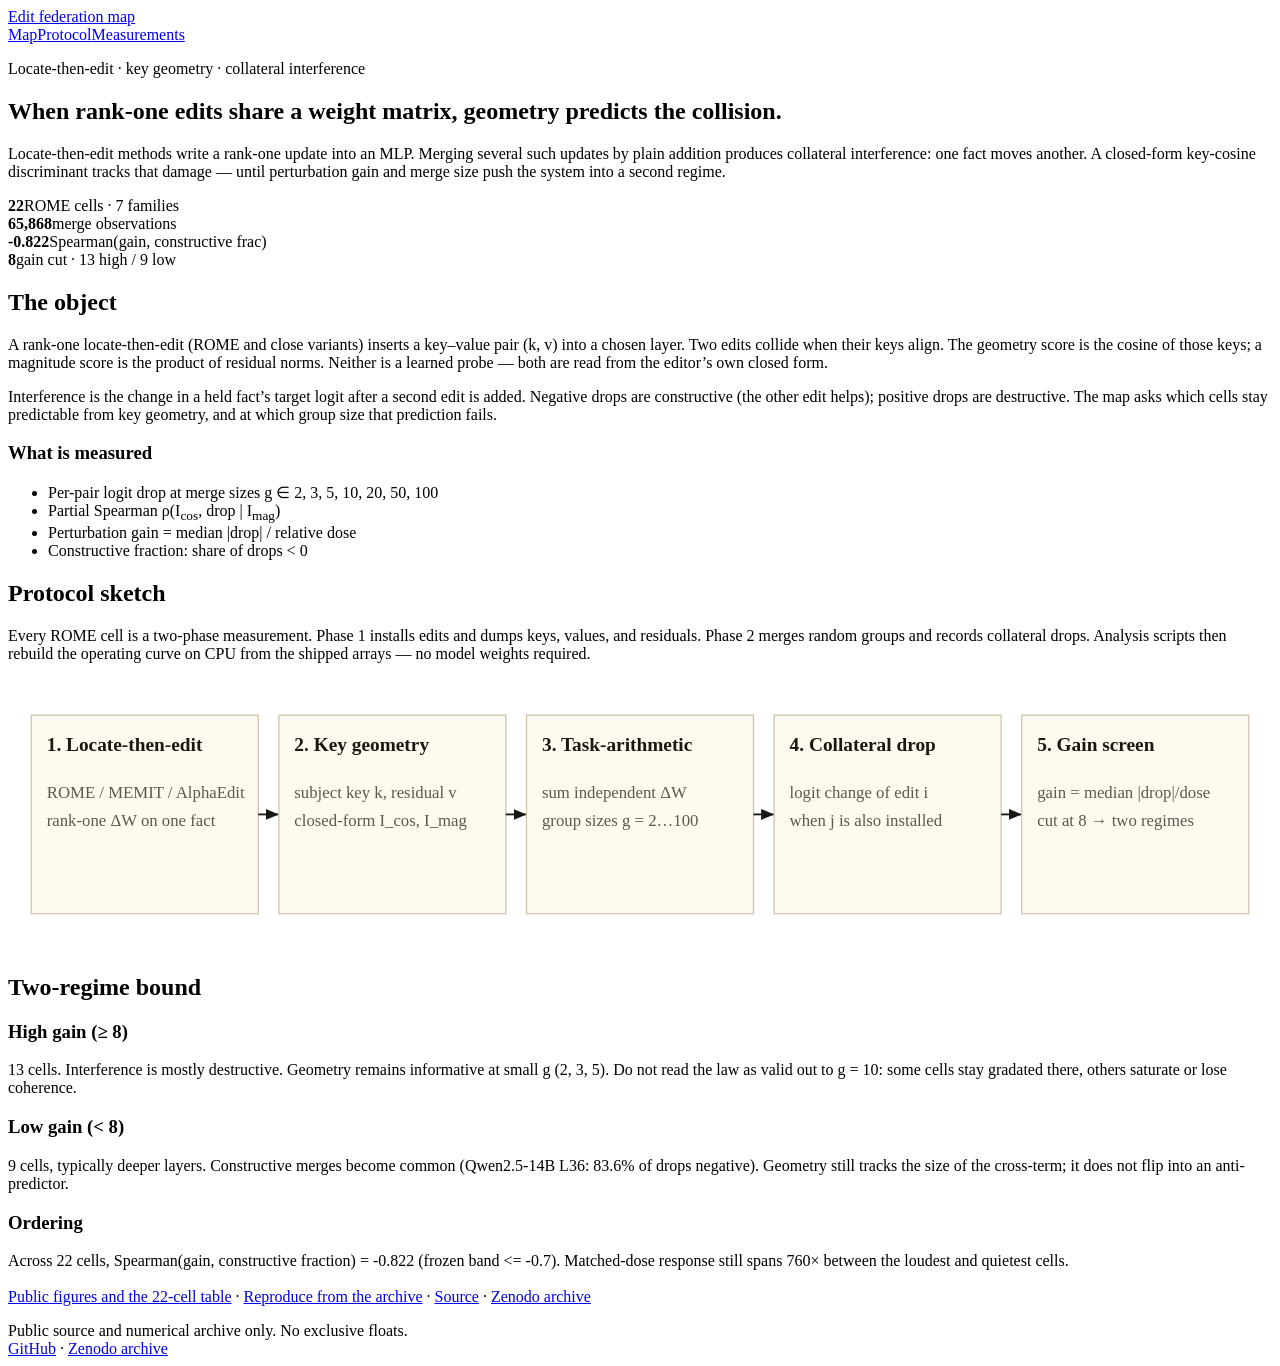
==== index.html @ 45bf205f "Publish static map site" ====
<!DOCTYPE html><!--eYs5e0LgVYhXQGWzrvRI1--><html lang="en" class="__variable_bd2f5c __variable_627c31 __variable_15ef0c"><head><meta charSet="utf-8"/><meta name="viewport" content="width=device-width, initial-scale=1"/><link rel="preload" href="/edit-federation-map/_next/static/media/40cb693c198488f2-s.p.woff2" as="font" crossorigin="" type="font/woff2"/><link rel="preload" href="/edit-federation-map/_next/static/media/488986be7cfa3209-s.p.woff2" as="font" crossorigin="" type="font/woff2"/><link rel="preload" href="/edit-federation-map/_next/static/media/580e937fa63cc299-s.p.woff2" as="font" crossorigin="" type="font/woff2"/><link rel="preload" href="/edit-federation-map/_next/static/media/731ebdadd749837e-s.p.woff2" as="font" crossorigin="" type="font/woff2"/><link rel="preload" href="/edit-federation-map/_next/static/media/827817a6583e8e63-s.p.woff2" as="font" crossorigin="" type="font/woff2"/><link rel="preload" href="/edit-federation-map/_next/static/media/8b504b98baaf3d47-s.p.woff2" as="font" crossorigin="" type="font/woff2"/><link rel="preload" href="/edit-federation-map/_next/static/media/f09b3574036d3642-s.p.woff2" as="font" crossorigin="" type="font/woff2"/><link rel="stylesheet" href="/edit-federation-map/_next/static/css/eb21813c5847234f.css" data-precedence="next"/><link rel="preload" as="script" fetchPriority="low" href="/edit-federation-map/_next/static/chunks/webpack-72a20cd9924fa9db.js"/><script src="/edit-federation-map/_next/static/chunks/4bd1b696-c023c6e3521b1417.js" async=""></script><script src="/edit-federation-map/_next/static/chunks/255-70b7a7626c92dff1.js" async=""></script><script src="/edit-federation-map/_next/static/chunks/main-app-aa75446590a1a5b9.js" async=""></script><script src="/edit-federation-map/_next/static/chunks/619-ba102abea3e3d0e4.js" async=""></script><script src="/edit-federation-map/_next/static/chunks/app/page-2c6b22d33afb3ee0.js" async=""></script><meta name="next-size-adjust" content=""/><title>Edit federation map</title><meta name="description" content="Public measurements of key-geometry and collateral interference when rank-one locate-then-edit updates are merged by task arithmetic."/><link rel="canonical" href="https://peterponyu.github.io/edit-federation-map/"/><meta property="og:title" content="Edit federation map"/><meta property="og:description" content="A gain-screened two-regime map of rank-one edit interference. Source and numerical archive are public."/><meta property="og:url" content="https://peterponyu.github.io/edit-federation-map/"/><meta name="twitter:card" content="summary"/><meta name="twitter:title" content="Edit federation map"/><meta name="twitter:description" content="A gain-screened two-regime map of rank-one edit interference. Source and numerical archive are public."/><script src="/edit-federation-map/_next/static/chunks/polyfills-42372ed130431b0a.js" noModule=""></script></head><body><div hidden=""><!--$--><!--/$--></div><header class="site-header"><div class="wrap row"><a class="brand" href="/edit-federation-map/">Edit federation map</a><nav><a aria-current="page" href="/edit-federation-map/">Map</a><a href="/edit-federation-map/methods/">Protocol</a><a href="/edit-federation-map/measurements/">Measurements</a></nav></div></header><main class="wrap"><section class="hero"><p class="kicker">Locate-then-edit · key geometry · collateral interference</p><h1>When rank-one edits share a weight matrix, geometry predicts the collision.</h1><p class="lede">Locate-then-edit methods write a rank-one update into an MLP. Merging several such updates by plain addition produces collateral interference: one fact moves another. A closed-form key-cosine discriminant tracks that damage — until perturbation gain and merge size push the system into a second regime.</p><div class="stats"><div class="stat"><b>22</b><span>ROME cells · 7 families</span></div><div class="stat"><b>65,868</b><span>merge observations</span></div><div class="stat"><b>-0.822</b><span>Spearman(gain, constructive frac)</span></div><div class="stat"><b>8</b><span>gain cut · <!-- -->13<!-- --> high / <!-- -->9<!-- --> low</span></div></div></section><section class="section"><h2>The object</h2><div class="grid-2"><div class="prose"><p>A rank-one locate-then-edit (ROME and close variants) inserts a key–value pair <span class="mono">(k, v)</span> into a chosen layer. Two edits collide when their keys align. The geometry score is the cosine of those keys; a magnitude score is the product of residual norms. Neither is a learned probe — both are read from the editor’s own closed form.</p><p>Interference is the change in a held fact’s target logit after a second edit is added. Negative drops are constructive (the other edit helps); positive drops are destructive. The map asks which cells stay predictable from key geometry, and at which group size that prediction fails.</p></div><div class="card"><h3>What is measured</h3><ul><li>Per-pair logit drop at merge sizes g ∈ <!-- -->2, 3, 5, 10, 20, 50, 100</li><li>Partial Spearman ρ(I<sub>cos</sub>, drop | I<sub>mag</sub>)</li><li>Perturbation gain = median |drop| / relative dose</li><li>Constructive fraction: share of drops &lt; 0</li></ul></div></div></section><section class="section"><h2>Protocol sketch</h2><p class="prose">Every ROME cell is a two-phase measurement. Phase 1 installs edits and dumps keys, values, and residuals. Phase 2 merges random groups and records collateral drops. Analysis scripts then rebuild the operating curve on CPU from the shipped arrays — no model weights required.</p><div class="sketch" role="img" aria-label="Five-step measurement protocol from rank-one edits to a gain-screened operating map"><svg viewBox="0 0 980 210" xmlns="http://www.w3.org/2000/svg"><defs><marker id="arrowhead" viewBox="0 0 10 10" refX="9" refY="5" markerWidth="8" markerHeight="8" orient="auto-start-reverse"><path d="M 0 1.2 L 9 5 L 0 8.8 z" fill="#1b1713"></path></marker></defs><g><rect x="18" y="28" width="176" height="154" fill="#fffaf0" stroke="#cfc4ae"></rect><text x="30" y="56" font-family="Source Serif 4, serif" font-size="15" font-weight="600" fill="#1b1713">1. Locate-then-edit</text><text x="30" y="92" font-family="Source Sans 3, sans-serif" font-size="13" fill="#5e574c">ROME / MEMIT / AlphaEdit</text><text x="30" y="114" font-family="Source Sans 3, sans-serif" font-size="13" fill="#5e574c">rank-one ΔW on one fact</text><line x1="194" y1="105" x2="210" y2="105" stroke="#1b1713" stroke-width="1.4" marker-end="url(#arrowhead)"></line></g><g><rect x="210" y="28" width="176" height="154" fill="#fffaf0" stroke="#cfc4ae"></rect><text x="222" y="56" font-family="Source Serif 4, serif" font-size="15" font-weight="600" fill="#1b1713">2. Key geometry</text><text x="222" y="92" font-family="Source Sans 3, sans-serif" font-size="13" fill="#5e574c">subject key k, residual v</text><text x="222" y="114" font-family="Source Sans 3, sans-serif" font-size="13" fill="#5e574c">closed-form I_cos, I_mag</text><line x1="386" y1="105" x2="402" y2="105" stroke="#1b1713" stroke-width="1.4" marker-end="url(#arrowhead)"></line></g><g><rect x="402" y="28" width="176" height="154" fill="#fffaf0" stroke="#cfc4ae"></rect><text x="414" y="56" font-family="Source Serif 4, serif" font-size="15" font-weight="600" fill="#1b1713">3. Task-arithmetic</text><text x="414" y="92" font-family="Source Sans 3, sans-serif" font-size="13" fill="#5e574c">sum independent ΔW</text><text x="414" y="114" font-family="Source Sans 3, sans-serif" font-size="13" fill="#5e574c">group sizes g = 2…100</text><line x1="578" y1="105" x2="594" y2="105" stroke="#1b1713" stroke-width="1.4" marker-end="url(#arrowhead)"></line></g><g><rect x="594" y="28" width="176" height="154" fill="#fffaf0" stroke="#cfc4ae"></rect><text x="606" y="56" font-family="Source Serif 4, serif" font-size="15" font-weight="600" fill="#1b1713">4. Collateral drop</text><text x="606" y="92" font-family="Source Sans 3, sans-serif" font-size="13" fill="#5e574c">logit change of edit i</text><text x="606" y="114" font-family="Source Sans 3, sans-serif" font-size="13" fill="#5e574c">when j is also installed</text><line x1="770" y1="105" x2="786" y2="105" stroke="#1b1713" stroke-width="1.4" marker-end="url(#arrowhead)"></line></g><g><rect x="786" y="28" width="176" height="154" fill="#fffaf0" stroke="#cfc4ae"></rect><text x="798" y="56" font-family="Source Serif 4, serif" font-size="15" font-weight="600" fill="#1b1713">5. Gain screen</text><text x="798" y="92" font-family="Source Sans 3, sans-serif" font-size="13" fill="#5e574c">gain = median |drop|/dose</text><text x="798" y="114" font-family="Source Sans 3, sans-serif" font-size="13" fill="#5e574c">cut at 8 → two regimes</text></g></svg></div></section><section class="section"><h2>Two-regime bound</h2><div class="grid-3"><div class="card"><h3>High gain (≥ 8)</h3><p>13<!-- --> cells. Interference is mostly destructive. Geometry remains informative at small g (2, 3, 5). Do not read the law as valid out to g = 10: some cells stay gradated there, others saturate or lose coherence.</p></div><div class="card"><h3>Low gain (&lt; 8)</h3><p>9<!-- --> cells, typically deeper layers. Constructive merges become common (Qwen2.5-14B L36: 83.6% of drops negative). Geometry still tracks the size of the cross-term; it does not flip into an anti-predictor.</p></div><div class="card"><h3>Ordering</h3><p>Across <!-- -->22<!-- --> cells, Spearman(gain, constructive fraction) = <!-- -->-0.822<!-- --> (frozen band <!-- -->&lt;= -0.7<!-- -->). Matched-dose response still spans <!-- -->760<!-- -->× between the loudest and quietest cells.</p></div></div><p style="margin-top:1.1rem"><a href="/edit-federation-map/measurements/">Public figures and the 22-cell table</a> · <a href="/edit-federation-map/methods/">Reproduce from the archive</a> · <a href="https://github.com/PeterPonyu/edit-federation-map">Source</a> · <a href="https://doi.org/10.5281/zenodo.21405273">Zenodo archive</a></p></section></main><footer class="site-footer"><div class="wrap row"><div>Public source and numerical archive only. No exclusive floats.</div><div><a href="https://github.com/PeterPonyu/edit-federation-map">GitHub</a> · <a href="https://doi.org/10.5281/zenodo.21405273">Zenodo archive</a></div></div></footer><!--$--><!--/$--><script type="application/ld+json">{"@context":"https://schema.org","@type":"Dataset","name":"Edit federation map","url":"https://peterponyu.github.io/edit-federation-map/","identifier":"https://doi.org/10.5281/zenodo.21405273","codeRepository":"https://github.com/PeterPonyu/edit-federation-map","license":["https://opensource.org/licenses/MIT","https://creativecommons.org/licenses/by/4.0/"]}</script><script src="/edit-federation-map/_next/static/chunks/webpack-72a20cd9924fa9db.js" id="_R_" async=""></script><script>(self.__next_f=self.__next_f||[]).push([0])</script><script>self.__next_f.push([1,"1:\"$Sreact.fragment\"\n2:I[9766,[],\"\"]\n3:I[8924,[],\"\"]\n4:I[2619,[\"619\",\"static/chunks/619-ba102abea3e3d0e4.js\",\"974\",\"static/chunks/app/page-2c6b22d33afb3ee0.js\"],\"\"]\nc:I[7150,[],\"\"]\n:HL[\"/edit-federation-map/_next/static/media/40cb693c198488f2-s.p.woff2\",\"font\",{\"crossOrigin\":\"\",\"type\":\"font/woff2\"}]\n:HL[\"/edit-federation-map/_next/static/media/488986be7cfa3209-s.p.woff2\",\"font\",{\"crossOrigin\":\"\",\"type\":\"font/woff2\"}]\n:HL[\"/edit-federation-map/_next/static/media/580e937fa63cc299-s.p.woff2\",\"font\",{\"crossOrigin\":\"\",\"type\":\"font/woff2\"}]\n:HL[\"/edit-federation-map/_next/static/media/731ebdadd749837e-s.p.woff2\",\"font\",{\"crossOrigin\":\"\",\"type\":\"font/woff2\"}]\n:HL[\"/edit-federation-map/_next/static/media/827817a6583e8e63-s.p.woff2\",\"font\",{\"crossOrigin\":\"\",\"type\":\"font/woff2\"}]\n:HL[\"/edit-federation-map/_next/static/media/8b504b98baaf3d47-s.p.woff2\",\"font\",{\"crossOrigin\":\"\",\"type\":\"font/woff2\"}]\n:HL[\"/edit-federation-map/_next/static/media/f09b3574036d3642-s.p.woff2\",\"font\",{\"crossOrigin\":\"\",\"type\":\"font/woff2\"}]\n:HL[\"/edit-federation-map/_next/static/css/eb21813c5847234f.css\",\"style\"]\n"])</script><script>self.__next_f.push([1,"0:{\"P\":null,\"b\":\"eYs5e0LgVYhXQGWzrvRI1\",\"p\":\"/edit-federation-map\",\"c\":[\"\",\"\"],\"i\":false,\"f\":[[[\"\",{\"children\":[\"__PAGE__\",{}]},\"$undefined\",\"$undefined\",true],[\"\",[\"$\",\"$1\",\"c\",{\"children\":[[[\"$\",\"link\",\"0\",{\"rel\":\"stylesheet\",\"href\":\"/edit-federation-map/_next/static/css/eb21813c5847234f.css\",\"precedence\":\"next\",\"crossOrigin\":\"$undefined\",\"nonce\":\"$undefined\"}]],[\"$\",\"html\",null,{\"lang\":\"en\",\"className\":\"__variable_bd2f5c __variable_627c31 __variable_15ef0c\",\"children\":[\"$\",\"body\",null,{\"children\":[[\"$\",\"$L2\",null,{\"parallelRouterKey\":\"children\",\"error\":\"$undefined\",\"errorStyles\":\"$undefined\",\"errorScripts\":\"$undefined\",\"template\":[\"$\",\"$L3\",null,{}],\"templateStyles\":\"$undefined\",\"templateScripts\":\"$undefined\",\"notFound\":[[[\"$\",\"title\",null,{\"children\":\"404: This page could not be found.\"}],[\"$\",\"div\",null,{\"style\":{\"fontFamily\":\"system-ui,\\\"Segoe UI\\\",Roboto,Helvetica,Arial,sans-serif,\\\"Apple Color Emoji\\\",\\\"Segoe UI Emoji\\\"\",\"height\":\"100vh\",\"textAlign\":\"center\",\"display\":\"flex\",\"flexDirection\":\"column\",\"alignItems\":\"center\",\"justifyContent\":\"center\"},\"children\":[\"$\",\"div\",null,{\"children\":[[\"$\",\"style\",null,{\"dangerouslySetInnerHTML\":{\"__html\":\"body{color:#000;background:#fff;margin:0}.next-error-h1{border-right:1px solid rgba(0,0,0,.3)}@media (prefers-color-scheme:dark){body{color:#fff;background:#000}.next-error-h1{border-right:1px solid rgba(255,255,255,.3)}}\"}}],[\"$\",\"h1\",null,{\"className\":\"next-error-h1\",\"style\":{\"display\":\"inline-block\",\"margin\":\"0 20px 0 0\",\"padding\":\"0 23px 0 0\",\"fontSize\":24,\"fontWeight\":500,\"verticalAlign\":\"top\",\"lineHeight\":\"49px\"},\"children\":404}],[\"$\",\"div\",null,{\"style\":{\"display\":\"inline-block\"},\"children\":[\"$\",\"h2\",null,{\"style\":{\"fontSize\":14,\"fontWeight\":400,\"lineHeight\":\"49px\",\"margin\":0},\"children\":\"This page could not be found.\"}]}]]}]}]],[]],\"forbidden\":\"$undefined\",\"unauthorized\":\"$undefined\"}],[\"$\",\"script\",null,{\"type\":\"application/ld+json\",\"dangerouslySetInnerHTML\":{\"__html\":\"{\\\"@context\\\":\\\"https://schema.org\\\",\\\"@type\\\":\\\"Dataset\\\",\\\"name\\\":\\\"Edit federation map\\\",\\\"url\\\":\\\"https://peterponyu.github.io/edit-federation-map/\\\",\\\"identifier\\\":\\\"https://doi.org/10.5281/zenodo.21405273\\\",\\\"codeRepository\\\":\\\"https://github.com/PeterPonyu/edit-federation-map\\\",\\\"license\\\":[\\\"https://opensource.org/licenses/MIT\\\",\\\"https://creativecommons.org/licenses/by/4.0/\\\"]}\"}}]]}]}]]}],{\"children\":[\"__PAGE__\",[\"$\",\"$1\",\"c\",{\"children\":[[[\"$\",\"header\",null,{\"className\":\"site-header\",\"children\":[\"$\",\"div\",null,{\"className\":\"wrap row\",\"children\":[[\"$\",\"$L4\",null,{\"className\":\"brand\",\"href\":\"/\",\"children\":\"Edit federation map\"}],[\"$\",\"nav\",null,{\"children\":[[\"$\",\"$L4\",\"/\",{\"href\":\"/\",\"aria-current\":\"page\",\"children\":\"Map\"}],[\"$\",\"$L4\",\"/methods/\",{\"href\":\"/methods/\",\"aria-current\":\"$undefined\",\"children\":\"Protocol\"}],[\"$\",\"$L4\",\"/measurements/\",{\"href\":\"/measurements/\",\"aria-current\":\"$undefined\",\"children\":\"Measurements\"}]]}]]}]}],[\"$\",\"main\",null,{\"className\":\"wrap\",\"children\":[[\"$\",\"section\",null,{\"className\":\"hero\",\"children\":[[\"$\",\"p\",null,{\"className\":\"kicker\",\"children\":\"Locate-then-edit · key geometry · collateral interference\"}],[\"$\",\"h1\",null,{\"children\":\"When rank-one edits share a weight matrix, geometry predicts the collision.\"}],[\"$\",\"p\",null,{\"className\":\"lede\",\"children\":\"Locate-then-edit methods write a rank-one update into an MLP. Merging several such updates by plain addition produces collateral interference: one fact moves another. A closed-form key-cosine discriminant tracks that damage — until perturbation gain and merge size push the system into a second regime.\"}],[\"$\",\"div\",null,{\"className\":\"stats\",\"children\":[[\"$\",\"div\",null,{\"className\":\"stat\",\"children\":[[\"$\",\"b\",null,{\"children\":22}],[\"$\",\"span\",null,{\"children\":\"ROME cells · 7 families\"}]]}],[\"$\",\"div\",null,{\"className\":\"stat\",\"children\":[[\"$\",\"b\",null,{\"children\":\"65,868\"}],[\"$\",\"span\",null,{\"children\":\"merge observations\"}]]}],[\"$\",\"div\",null,{\"className\":\"stat\",\"children\":[[\"$\",\"b\",null,{\"children\":\"-0.822\"}],[\"$\",\"span\",null,{\"children\":\"Spearman(gain, constructive frac)\"}]]}],[\"$\",\"div\",null,{\"className\":\"stat\",\"children\":[[\"$\",\"b\",null,{\"children\":8}],[\"$\",\"span\",null,{\"children\":[\"gain cut · \",13,\" high / \",9,\" low\"]}]]}]]}]]}],[\"$\",\"section\",null,{\"className\":\"section\",\"children\":[[\"$\",\"h2\",null,{\"children\":\"The object\"}],[\"$\",\"div\",null,{\"className\":\"grid-2\",\"children\":[[\"$\",\"div\",null,{\"className\":\"prose\",\"children\":[[\"$\",\"p\",null,{\"children\":[\"A rank-one locate-then-edit (ROME and close variants) inserts a key–value pair \",[\"$\",\"span\",null,{\"className\":\"mono\",\"children\":\"(k, v)\"}],\" into a chosen layer. Two edits collide when their keys align. The geometry score is the cosine of those keys; a magnitude score is the product of residual norms. Neither is a learned probe — both are read from the editor’s own closed form.\"]}],\"$L5\"]}],\"$L6\"]}]]}],\"$L7\",\"$L8\"]}],\"$L9\"],null,\"$La\"]}],{},null,false]},null,false],\"$Lb\",false]],\"m\":\"$undefined\",\"G\":[\"$c\",[]],\"s\":false,\"S\":true}\n"])</script><script>self.__next_f.push([1,"d:I[4431,[],\"OutletBoundary\"]\nf:I[5278,[],\"AsyncMetadataOutlet\"]\n11:I[4431,[],\"ViewportBoundary\"]\n13:I[4431,[],\"MetadataBoundary\"]\n14:\"$Sreact.suspense\"\n5:[\"$\",\"p\",null,{\"children\":\"Interference is the change in a held fact’s target logit after a second edit is added. Negative drops are constructive (the other edit helps); positive drops are destructive. The map asks which cells stay predictable from key geometry, and at which group size that prediction fails.\"}]\n6:[\"$\",\"div\",null,{\"className\":\"card\",\"children\":[[\"$\",\"h3\",null,{\"children\":\"What is measured\"}],[\"$\",\"ul\",null,{\"children\":[[\"$\",\"li\",null,{\"children\":[\"Per-pair logit drop at merge sizes g ∈ \",\"2, 3, 5, 10, 20, 50, 100\"]}],[\"$\",\"li\",null,{\"children\":[\"Partial Spearman ρ(I\",[\"$\",\"sub\",null,{\"children\":\"cos\"}],\", drop | I\",[\"$\",\"sub\",null,{\"children\":\"mag\"}],\")\"]}],[\"$\",\"li\",null,{\"children\":\"Perturbation gain = median |drop| / relative dose\"}],[\"$\",\"li\",null,{\"children\":\"Constructive fraction: share of drops \u003c 0\"}]]}]]}]\n"])</script><script>self.__next_f.push([1,"7:[\"$\",\"section\",null,{\"className\":\"section\",\"children\":[[\"$\",\"h2\",null,{\"children\":\"Protocol sketch\"}],[\"$\",\"p\",null,{\"className\":\"prose\",\"children\":\"Every ROME cell is a two-phase measurement. Phase 1 installs edits and dumps keys, values, and residuals. Phase 2 merges random groups and records collateral drops. Analysis scripts then rebuild the operating curve on CPU from the shipped arrays — no model weights required.\"}],[\"$\",\"div\",null,{\"className\":\"sketch\",\"role\":\"img\",\"aria-label\":\"Five-step measurement protocol from rank-one edits to a gain-screened operating map\",\"children\":[\"$\",\"svg\",null,{\"viewBox\":\"0 0 980 210\",\"xmlns\":\"http://www.w3.org/2000/svg\",\"children\":[[\"$\",\"defs\",null,{\"children\":[\"$\",\"marker\",null,{\"id\":\"arrowhead\",\"viewBox\":\"0 0 10 10\",\"refX\":\"9\",\"refY\":\"5\",\"markerWidth\":\"8\",\"markerHeight\":\"8\",\"orient\":\"auto-start-reverse\",\"children\":[\"$\",\"path\",null,{\"d\":\"M 0 1.2 L 9 5 L 0 8.8 z\",\"fill\":\"#1b1713\"}]}]}],[[\"$\",\"g\",\"1. Locate-then-edit\",{\"children\":[[\"$\",\"rect\",null,{\"x\":18,\"y\":\"28\",\"width\":\"176\",\"height\":\"154\",\"fill\":\"#fffaf0\",\"stroke\":\"#cfc4ae\"}],[\"$\",\"text\",null,{\"x\":30,\"y\":\"56\",\"fontFamily\":\"Source Serif 4, serif\",\"fontSize\":\"15\",\"fontWeight\":\"600\",\"fill\":\"#1b1713\",\"children\":\"1. Locate-then-edit\"}],[[\"$\",\"text\",\"ROME / MEMIT / AlphaEdit\",{\"x\":30,\"y\":92,\"fontFamily\":\"Source Sans 3, sans-serif\",\"fontSize\":\"13\",\"fill\":\"#5e574c\",\"children\":\"ROME / MEMIT / AlphaEdit\"}],[\"$\",\"text\",\"rank-one ΔW on one fact\",{\"x\":30,\"y\":114,\"fontFamily\":\"Source Sans 3, sans-serif\",\"fontSize\":\"13\",\"fill\":\"#5e574c\",\"children\":\"rank-one ΔW on one fact\"}]],[\"$\",\"line\",null,{\"x1\":194,\"y1\":\"105\",\"x2\":210,\"y2\":\"105\",\"stroke\":\"#1b1713\",\"strokeWidth\":\"1.4\",\"markerEnd\":\"url(#arrowhead)\"}]]}],[\"$\",\"g\",\"2. Key geometry\",{\"children\":[[\"$\",\"rect\",null,{\"x\":210,\"y\":\"28\",\"width\":\"176\",\"height\":\"154\",\"fill\":\"#fffaf0\",\"stroke\":\"#cfc4ae\"}],[\"$\",\"text\",null,{\"x\":222,\"y\":\"56\",\"fontFamily\":\"Source Serif 4, serif\",\"fontSize\":\"15\",\"fontWeight\":\"600\",\"fill\":\"#1b1713\",\"children\":\"2. Key geometry\"}],[[\"$\",\"text\",\"subject key k, residual v\",{\"x\":222,\"y\":92,\"fontFamily\":\"Source Sans 3, sans-serif\",\"fontSize\":\"13\",\"fill\":\"#5e574c\",\"children\":\"subject key k, residual v\"}],[\"$\",\"text\",\"closed-form I_cos, I_mag\",{\"x\":222,\"y\":114,\"fontFamily\":\"Source Sans 3, sans-serif\",\"fontSize\":\"13\",\"fill\":\"#5e574c\",\"children\":\"closed-form I_cos, I_mag\"}]],[\"$\",\"line\",null,{\"x1\":386,\"y1\":\"105\",\"x2\":402,\"y2\":\"105\",\"stroke\":\"#1b1713\",\"strokeWidth\":\"1.4\",\"markerEnd\":\"url(#arrowhead)\"}]]}],[\"$\",\"g\",\"3. Task-arithmetic\",{\"children\":[[\"$\",\"rect\",null,{\"x\":402,\"y\":\"28\",\"width\":\"176\",\"height\":\"154\",\"fill\":\"#fffaf0\",\"stroke\":\"#cfc4ae\"}],[\"$\",\"text\",null,{\"x\":414,\"y\":\"56\",\"fontFamily\":\"Source Serif 4, serif\",\"fontSize\":\"15\",\"fontWeight\":\"600\",\"fill\":\"#1b1713\",\"children\":\"3. Task-arithmetic\"}],[[\"$\",\"text\",\"sum independent ΔW\",{\"x\":414,\"y\":92,\"fontFamily\":\"Source Sans 3, sans-serif\",\"fontSize\":\"13\",\"fill\":\"#5e574c\",\"children\":\"sum independent ΔW\"}],[\"$\",\"text\",\"group sizes g = 2…100\",{\"x\":414,\"y\":114,\"fontFamily\":\"Source Sans 3, sans-serif\",\"fontSize\":\"13\",\"fill\":\"#5e574c\",\"children\":\"group sizes g = 2…100\"}]],[\"$\",\"line\",null,{\"x1\":578,\"y1\":\"105\",\"x2\":594,\"y2\":\"105\",\"stroke\":\"#1b1713\",\"strokeWidth\":\"1.4\",\"markerEnd\":\"url(#arrowhead)\"}]]}],[\"$\",\"g\",\"4. Collateral drop\",{\"children\":[[\"$\",\"rect\",null,{\"x\":594,\"y\":\"28\",\"width\":\"176\",\"height\":\"154\",\"fill\":\"#fffaf0\",\"stroke\":\"#cfc4ae\"}],[\"$\",\"text\",null,{\"x\":606,\"y\":\"56\",\"fontFamily\":\"Source Serif 4, serif\",\"fontSize\":\"15\",\"fontWeight\":\"600\",\"fill\":\"#1b1713\",\"children\":\"4. Collateral drop\"}],[[\"$\",\"text\",\"logit change of edit i\",{\"x\":606,\"y\":92,\"fontFamily\":\"Source Sans 3, sans-serif\",\"fontSize\":\"13\",\"fill\":\"#5e574c\",\"children\":\"logit change of edit i\"}],[\"$\",\"text\",\"when j is also installed\",{\"x\":606,\"y\":114,\"fontFamily\":\"Source Sans 3, sans-serif\",\"fontSize\":\"13\",\"fill\":\"#5e574c\",\"children\":\"when j is also installed\"}]],[\"$\",\"line\",null,{\"x1\":770,\"y1\":\"105\",\"x2\":786,\"y2\":\"105\",\"stroke\":\"#1b1713\",\"strokeWidth\":\"1.4\",\"markerEnd\":\"url(#arrowhead)\"}]]}],[\"$\",\"g\",\"5. Gain screen\",{\"children\":[[\"$\",\"rect\",null,{\"x\":786,\"y\":\"28\",\"width\":\"176\",\"height\":\"154\",\"fill\":\"#fffaf0\",\"stroke\":\"#cfc4ae\"}],[\"$\",\"text\",null,{\"x\":798,\"y\":\"56\",\"fontFamily\":\"Source Serif 4, serif\",\"fontSize\":\"15\",\"fontWeight\":\"600\",\"fill\":\"#1b1713\",\"children\":\"5. Gain screen\"}],[[\"$\",\"text\",\"gain = median |drop|/dose\",{\"x\":798,\"y\":92,\"fontFamily\":\"Source Sans 3, sans-serif\",\"fontSize\":\"13\",\"fill\":\"#5e574c\",\"children\":\"gain = median |drop|/dose\"}],[\"$\",\"text\",\"cut at 8 → two regimes\",{\"x\":798,\"y\":114,\"fontFamily\":\"Source Sans 3, sans-serif\",\"fontSize\":\"13\",\"fill\":\"#5e574c\",\"children\":\"cut at 8 → two regimes\"}]],null]}]]]}]}]]}]\n"])</script><script>self.__next_f.push([1,"8:[\"$\",\"section\",null,{\"className\":\"section\",\"children\":[[\"$\",\"h2\",null,{\"children\":\"Two-regime bound\"}],[\"$\",\"div\",null,{\"className\":\"grid-3\",\"children\":[[\"$\",\"div\",null,{\"className\":\"card\",\"children\":[[\"$\",\"h3\",null,{\"children\":\"High gain (≥ 8)\"}],[\"$\",\"p\",null,{\"children\":[13,\" cells. Interference is mostly destructive. Geometry remains informative at small g (2, 3, 5). Do not read the law as valid out to g = 10: some cells stay gradated there, others saturate or lose coherence.\"]}]]}],[\"$\",\"div\",null,{\"className\":\"card\",\"children\":[[\"$\",\"h3\",null,{\"children\":\"Low gain (\u003c 8)\"}],[\"$\",\"p\",null,{\"children\":[9,\" cells, typically deeper layers. Constructive merges become common (Qwen2.5-14B L36: 83.6% of drops negative). Geometry still tracks the size of the cross-term; it does not flip into an anti-predictor.\"]}]]}],[\"$\",\"div\",null,{\"className\":\"card\",\"children\":[[\"$\",\"h3\",null,{\"children\":\"Ordering\"}],[\"$\",\"p\",null,{\"children\":[\"Across \",22,\" cells, Spearman(gain, constructive fraction) = \",\"-0.822\",\" (frozen band \",\"\u003c= -0.7\",\"). Matched-dose response still spans \",760,\"× between the loudest and quietest cells.\"]}]]}]]}],[\"$\",\"p\",null,{\"style\":{\"marginTop\":\"1.1rem\"},\"children\":[[\"$\",\"$L4\",null,{\"href\":\"/measurements/\",\"children\":\"Public figures and the 22-cell table\"}],\" · \",[\"$\",\"$L4\",null,{\"href\":\"/methods/\",\"children\":\"Reproduce from the archive\"}],\" · \",[\"$\",\"a\",null,{\"href\":\"https://github.com/PeterPonyu/edit-federation-map\",\"children\":\"Source\"}],\" · \",[\"$\",\"a\",null,{\"href\":\"https://doi.org/10.5281/zenodo.21405273\",\"children\":\"Zenodo archive\"}]]}]]}]\n"])</script><script>self.__next_f.push([1,"9:[\"$\",\"footer\",null,{\"className\":\"site-footer\",\"children\":[\"$\",\"div\",null,{\"className\":\"wrap row\",\"children\":[[\"$\",\"div\",null,{\"children\":\"Public source and numerical archive only. No exclusive floats.\"}],[\"$\",\"div\",null,{\"children\":[[\"$\",\"a\",null,{\"href\":\"https://github.com/PeterPonyu/edit-federation-map\",\"children\":\"GitHub\"}],\" · \",[\"$\",\"a\",null,{\"href\":\"https://doi.org/10.5281/zenodo.21405273\",\"children\":\"Zenodo archive\"}]]}]]}]}]\na:[\"$\",\"$Ld\",null,{\"children\":[\"$Le\",[\"$\",\"$Lf\",null,{\"promise\":\"$@10\"}]]}]\nb:[\"$\",\"$1\",\"h\",{\"children\":[null,[[\"$\",\"$L11\",null,{\"children\":\"$L12\"}],[\"$\",\"meta\",null,{\"name\":\"next-size-adjust\",\"content\":\"\"}]],[\"$\",\"$L13\",null,{\"children\":[\"$\",\"div\",null,{\"hidden\":true,\"children\":[\"$\",\"$14\",null,{\"fallback\":null,\"children\":\"$L15\"}]}]}]]}]\n"])</script><script>self.__next_f.push([1,"12:[[\"$\",\"meta\",\"0\",{\"charSet\":\"utf-8\"}],[\"$\",\"meta\",\"1\",{\"name\":\"viewport\",\"content\":\"width=device-width, initial-scale=1\"}]]\ne:null\n"])</script><script>self.__next_f.push([1,"10:{\"metadata\":[[\"$\",\"title\",\"0\",{\"children\":\"Edit federation map\"}],[\"$\",\"meta\",\"1\",{\"name\":\"description\",\"content\":\"Public measurements of key-geometry and collateral interference when rank-one locate-then-edit updates are merged by task arithmetic.\"}],[\"$\",\"link\",\"2\",{\"rel\":\"canonical\",\"href\":\"https://peterponyu.github.io/edit-federation-map/\"}],[\"$\",\"meta\",\"3\",{\"property\":\"og:title\",\"content\":\"Edit federation map\"}],[\"$\",\"meta\",\"4\",{\"property\":\"og:description\",\"content\":\"A gain-screened two-regime map of rank-one edit interference. Source and numerical archive are public.\"}],[\"$\",\"meta\",\"5\",{\"property\":\"og:url\",\"content\":\"https://peterponyu.github.io/edit-federation-map/\"}],[\"$\",\"meta\",\"6\",{\"name\":\"twitter:card\",\"content\":\"summary\"}],[\"$\",\"meta\",\"7\",{\"name\":\"twitter:title\",\"content\":\"Edit federation map\"}],[\"$\",\"meta\",\"8\",{\"name\":\"twitter:description\",\"content\":\"A gain-screened two-regime map of rank-one edit interference. Source and numerical archive are public.\"}]],\"error\":null,\"digest\":\"$undefined\"}\n"])</script><script>self.__next_f.push([1,"15:\"$10:metadata\"\n"])</script></body></html>
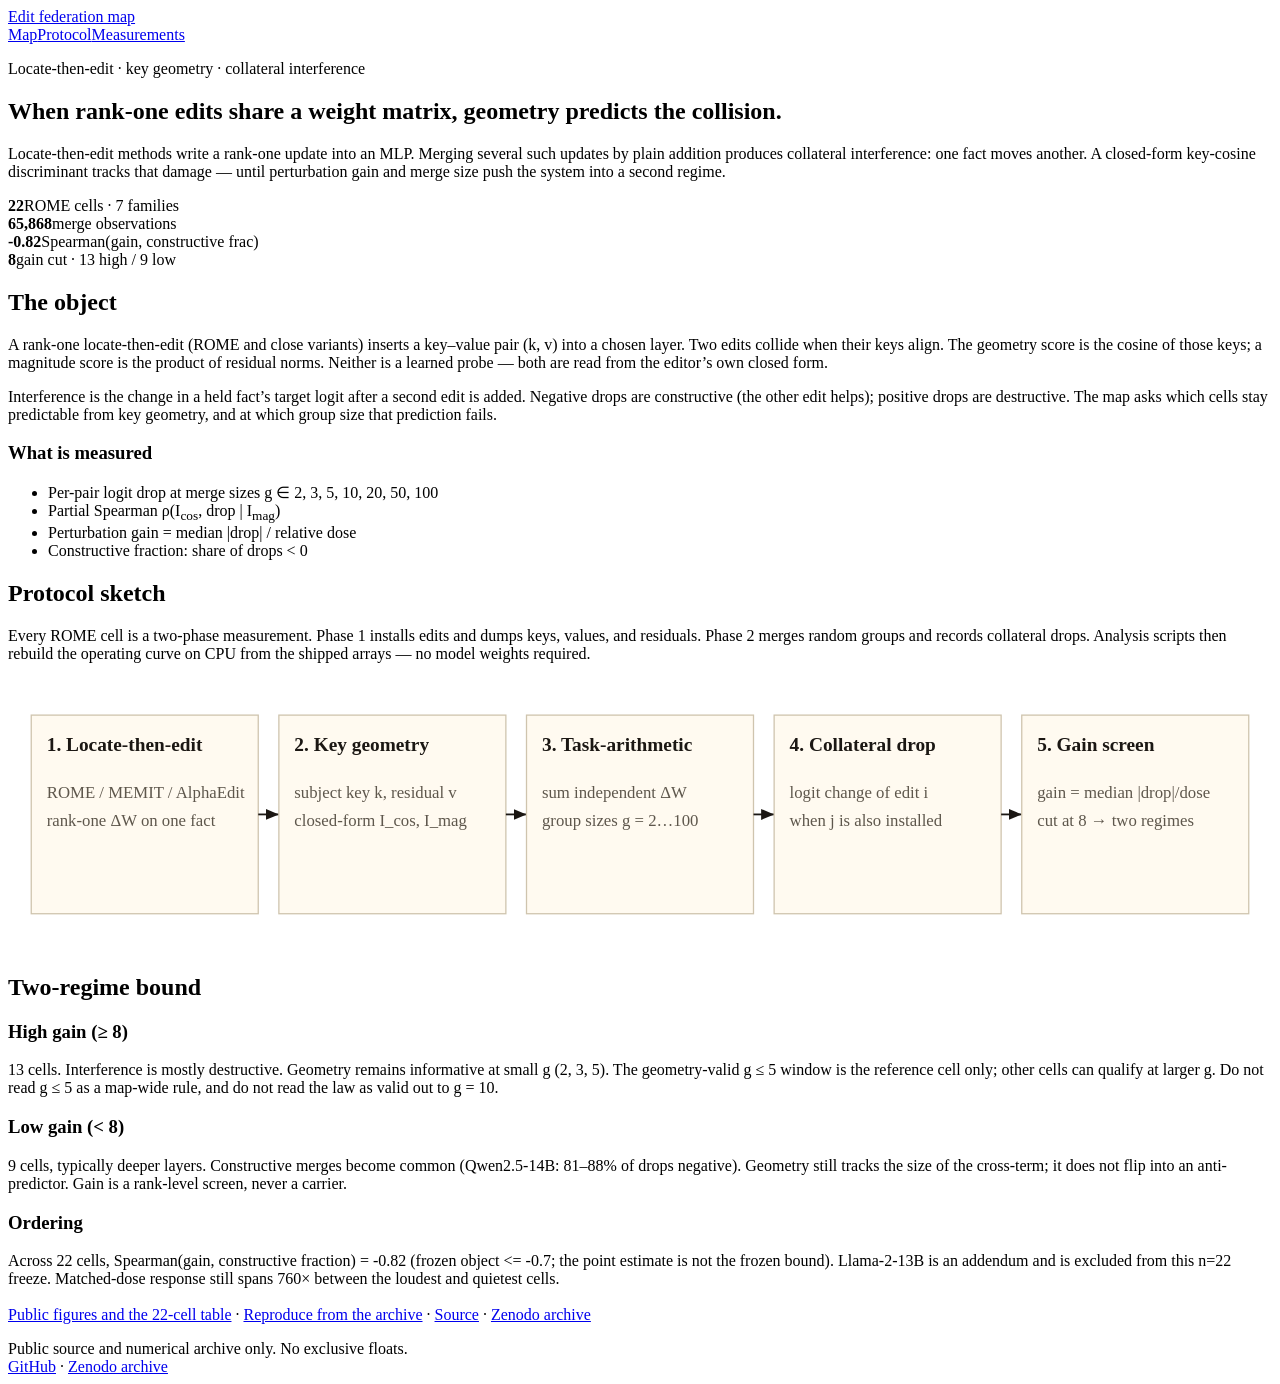
==== commit f4170a0d: "Publish static map site" ====
--- a/index.html
+++ b/index.html
@@ -1 +1 @@
-<!DOCTYPE html><!--eYs5e0LgVYhXQGWzrvRI1--><html lang="en" class="__variable_bd2f5c __variable_627c31 __variable_15ef0c"><head><meta charSet="utf-8"/><meta name="viewport" content="width=device-width, initial-scale=1"/><link rel="preload" href="/edit-federation-map/_next/static/media/40cb693c198488f2-s.p.woff2" as="font" crossorigin="" type="font/woff2"/><link rel="preload" href="/edit-federation-map/_next/static/media/488986be7cfa3209-s.p.woff2" as="font" crossorigin="" type="font/woff2"/><link rel="preload" href="/edit-federation-map/_next/static/media/580e937fa63cc299-s.p.woff2" as="font" crossorigin="" type="font/woff2"/><link rel="preload" href="/edit-federation-map/_next/static/media/731ebdadd749837e-s.p.woff2" as="font" crossorigin="" type="font/woff2"/><link rel="preload" href="/edit-federation-map/_next/static/media/827817a6583e8e63-s.p.woff2" as="font" crossorigin="" type="font/woff2"/><link rel="preload" href="/edit-federation-map/_next/static/media/8b504b98baaf3d47-s.p.woff2" as="font" crossorigin="" type="font/woff2"/><link rel="preload" href="/edit-federation-map/_next/static/media/f09b3574036d3642-s.p.woff2" as="font" crossorigin="" type="font/woff2"/><link rel="stylesheet" href="/edit-federation-map/_next/static/css/eb21813c5847234f.css" data-precedence="next"/><link rel="preload" as="script" fetchPriority="low" href="/edit-federation-map/_next/static/chunks/webpack-72a20cd9924fa9db.js"/><script src="/edit-federation-map/_next/static/chunks/4bd1b696-c023c6e3521b1417.js" async=""></script><script src="/edit-federation-map/_next/static/chunks/255-70b7a7626c92dff1.js" async=""></script><script src="/edit-federation-map/_next/static/chunks/main-app-aa75446590a1a5b9.js" async=""></script><script src="/edit-federation-map/_next/static/chunks/619-ba102abea3e3d0e4.js" async=""></script><script src="/edit-federation-map/_next/static/chunks/app/page-2c6b22d33afb3ee0.js" async=""></script><meta name="next-size-adjust" content=""/><title>Edit federation map</title><meta name="description" content="Public measurements of key-geometry and collateral interference when rank-one locate-then-edit updates are merged by task arithmetic."/><link rel="canonical" href="https://peterponyu.github.io/edit-federation-map/"/><meta property="og:title" content="Edit federation map"/><meta property="og:description" content="A gain-screened two-regime map of rank-one edit interference. Source and numerical archive are public."/><meta property="og:url" content="https://peterponyu.github.io/edit-federation-map/"/><meta name="twitter:card" content="summary"/><meta name="twitter:title" content="Edit federation map"/><meta name="twitter:description" content="A gain-screened two-regime map of rank-one edit interference. Source and numerical archive are public."/><script src="/edit-federation-map/_next/static/chunks/polyfills-42372ed130431b0a.js" noModule=""></script></head><body><div hidden=""><!--$--><!--/$--></div><header class="site-header"><div class="wrap row"><a class="brand" href="/edit-federation-map/">Edit federation map</a><nav><a aria-current="page" href="/edit-federation-map/">Map</a><a href="/edit-federation-map/methods/">Protocol</a><a href="/edit-federation-map/measurements/">Measurements</a></nav></div></header><main class="wrap"><section class="hero"><p class="kicker">Locate-then-edit · key geometry · collateral interference</p><h1>When rank-one edits share a weight matrix, geometry predicts the collision.</h1><p class="lede">Locate-then-edit methods write a rank-one update into an MLP. Merging several such updates by plain addition produces collateral interference: one fact moves another. A closed-form key-cosine discriminant tracks that damage — until perturbation gain and merge size push the system into a second regime.</p><div class="stats"><div class="stat"><b>22</b><span>ROME cells · 7 families</span></div><div class="stat"><b>65,868</b><span>merge observations</span></div><div class="stat"><b>-0.822</b><span>Spearman(gain, constructive frac)</span></div><div class="stat"><b>8</b><span>gain cut · <!-- -->13<!-- --> high / <!-- -->9<!-- --> low</span></div></div></section><section class="section"><h2>The object</h2><div class="grid-2"><div class="prose"><p>A rank-one locate-then-edit (ROME and close variants) inserts a key–value pair <span class="mono">(k, v)</span> into a chosen layer. Two edits collide when their keys align. The geometry score is the cosine of those keys; a magnitude score is the product of residual norms. Neither is a learned probe — both are read from the editor’s own closed form.</p><p>Interference is the change in a held fact’s target logit after a second edit is added. Negative drops are constructive (the other edit helps); positive drops are destructive. The map asks which cells stay predictable from key geometry, and at which group size that prediction fails.</p></div><div class="card"><h3>What is measured</h3><ul><li>Per-pair logit drop at merge sizes g ∈ <!-- -->2, 3, 5, 10, 20, 50, 100</li><li>Partial Spearman ρ(I<sub>cos</sub>, drop | I<sub>mag</sub>)</li><li>Perturbation gain = median |drop| / relative dose</li><li>Constructive fraction: share of drops &lt; 0</li></ul></div></div></section><section class="section"><h2>Protocol sketch</h2><p class="prose">Every ROME cell is a two-phase measurement. Phase 1 installs edits and dumps keys, values, and residuals. Phase 2 merges random groups and records collateral drops. Analysis scripts then rebuild the operating curve on CPU from the shipped arrays — no model weights required.</p><div class="sketch" role="img" aria-label="Five-step measurement protocol from rank-one edits to a gain-screened operating map"><svg viewBox="0 0 980 210" xmlns="http://www.w3.org/2000/svg"><defs><marker id="arrowhead" viewBox="0 0 10 10" refX="9" refY="5" markerWidth="8" markerHeight="8" orient="auto-start-reverse"><path d="M 0 1.2 L 9 5 L 0 8.8 z" fill="#1b1713"></path></marker></defs><g><rect x="18" y="28" width="176" height="154" fill="#fffaf0" stroke="#cfc4ae"></rect><text x="30" y="56" font-family="Source Serif 4, serif" font-size="15" font-weight="600" fill="#1b1713">1. Locate-then-edit</text><text x="30" y="92" font-family="Source Sans 3, sans-serif" font-size="13" fill="#5e574c">ROME / MEMIT / AlphaEdit</text><text x="30" y="114" font-family="Source Sans 3, sans-serif" font-size="13" fill="#5e574c">rank-one ΔW on one fact</text><line x1="194" y1="105" x2="210" y2="105" stroke="#1b1713" stroke-width="1.4" marker-end="url(#arrowhead)"></line></g><g><rect x="210" y="28" width="176" height="154" fill="#fffaf0" stroke="#cfc4ae"></rect><text x="222" y="56" font-family="Source Serif 4, serif" font-size="15" font-weight="600" fill="#1b1713">2. Key geometry</text><text x="222" y="92" font-family="Source Sans 3, sans-serif" font-size="13" fill="#5e574c">subject key k, residual v</text><text x="222" y="114" font-family="Source Sans 3, sans-serif" font-size="13" fill="#5e574c">closed-form I_cos, I_mag</text><line x1="386" y1="105" x2="402" y2="105" stroke="#1b1713" stroke-width="1.4" marker-end="url(#arrowhead)"></line></g><g><rect x="402" y="28" width="176" height="154" fill="#fffaf0" stroke="#cfc4ae"></rect><text x="414" y="56" font-family="Source Serif 4, serif" font-size="15" font-weight="600" fill="#1b1713">3. Task-arithmetic</text><text x="414" y="92" font-family="Source Sans 3, sans-serif" font-size="13" fill="#5e574c">sum independent ΔW</text><text x="414" y="114" font-family="Source Sans 3, sans-serif" font-size="13" fill="#5e574c">group sizes g = 2…100</text><line x1="578" y1="105" x2="594" y2="105" stroke="#1b1713" stroke-width="1.4" marker-end="url(#arrowhead)"></line></g><g><rect x="594" y="28" width="176" height="154" fill="#fffaf0" stroke="#cfc4ae"></rect><text x="606" y="56" font-family="Source Serif 4, serif" font-size="15" font-weight="600" fill="#1b1713">4. Collateral drop</text><text x="606" y="92" font-family="Source Sans 3, sans-serif" font-size="13" fill="#5e574c">logit change of edit i</text><text x="606" y="114" font-family="Source Sans 3, sans-serif" font-size="13" fill="#5e574c">when j is also installed</text><line x1="770" y1="105" x2="786" y2="105" stroke="#1b1713" stroke-width="1.4" marker-end="url(#arrowhead)"></line></g><g><rect x="786" y="28" width="176" height="154" fill="#fffaf0" stroke="#cfc4ae"></rect><text x="798" y="56" font-family="Source Serif 4, serif" font-size="15" font-weight="600" fill="#1b1713">5. Gain screen</text><text x="798" y="92" font-family="Source Sans 3, sans-serif" font-size="13" fill="#5e574c">gain = median |drop|/dose</text><text x="798" y="114" font-family="Source Sans 3, sans-serif" font-size="13" fill="#5e574c">cut at 8 → two regimes</text></g></svg></div></section><section class="section"><h2>Two-regime bound</h2><div class="grid-3"><div class="card"><h3>High gain (≥ 8)</h3><p>13<!-- --> cells. Interference is mostly destructive. Geometry remains informative at small g (2, 3, 5). Do not read the law as valid out to g = 10: some cells stay gradated there, others saturate or lose coherence.</p></div><div class="card"><h3>Low gain (&lt; 8)</h3><p>9<!-- --> cells, typically deeper layers. Constructive merges become common (Qwen2.5-14B L36: 83.6% of drops negative). Geometry still tracks the size of the cross-term; it does not flip into an anti-predictor.</p></div><div class="card"><h3>Ordering</h3><p>Across <!-- -->22<!-- --> cells, Spearman(gain, constructive fraction) = <!-- -->-0.822<!-- --> (frozen band <!-- -->&lt;= -0.7<!-- -->). Matched-dose response still spans <!-- -->760<!-- -->× between the loudest and quietest cells.</p></div></div><p style="margin-top:1.1rem"><a href="/edit-federation-map/measurements/">Public figures and the 22-cell table</a> · <a href="/edit-federation-map/methods/">Reproduce from the archive</a> · <a href="https://github.com/PeterPonyu/edit-federation-map">Source</a> · <a href="https://doi.org/10.5281/zenodo.21405273">Zenodo archive</a></p></section></main><footer class="site-footer"><div class="wrap row"><div>Public source and numerical archive only. No exclusive floats.</div><div><a href="https://github.com/PeterPonyu/edit-federation-map">GitHub</a> · <a href="https://doi.org/10.5281/zenodo.21405273">Zenodo archive</a></div></div></footer><!--$--><!--/$--><script type="application/ld+json">{"@context":"https://schema.org","@type":"Dataset","name":"Edit federation map","url":"https://peterponyu.github.io/edit-federation-map/","identifier":"https://doi.org/10.5281/zenodo.21405273","codeRepository":"https://github.com/PeterPonyu/edit-federation-map","license":["https://opensource.org/licenses/MIT","https://creativecommons.org/licenses/by/4.0/"]}</script><script src="/edit-federation-map/_next/static/chunks/webpack-72a20cd9924fa9db.js" id="_R_" async=""></script><script>(self.__next_f=self.__next_f||[]).push([0])</script><script>self.__next_f.push([1,"1:\"$Sreact.fragment\"\n2:I[9766,[],\"\"]\n3:I[8924,[],\"\"]\n4:I[2619,[\"619\",\"static/chunks/619-ba102abea3e3d0e4.js\",\"974\",\"static/chunks/app/page-2c6b22d33afb3ee0.js\"],\"\"]\nc:I[7150,[],\"\"]\n:HL[\"/edit-federation-map/_next/static/media/40cb693c198488f2-s.p.woff2\",\"font\",{\"crossOrigin\":\"\",\"type\":\"font/woff2\"}]\n:HL[\"/edit-federation-map/_next/static/media/488986be7cfa3209-s.p.woff2\",\"font\",{\"crossOrigin\":\"\",\"type\":\"font/woff2\"}]\n:HL[\"/edit-federation-map/_next/static/media/580e937fa63cc299-s.p.woff2\",\"font\",{\"crossOrigin\":\"\",\"type\":\"font/woff2\"}]\n:HL[\"/edit-federation-map/_next/static/media/731ebdadd749837e-s.p.woff2\",\"font\",{\"crossOrigin\":\"\",\"type\":\"font/woff2\"}]\n:HL[\"/edit-federation-map/_next/static/media/827817a6583e8e63-s.p.woff2\",\"font\",{\"crossOrigin\":\"\",\"type\":\"font/woff2\"}]\n:HL[\"/edit-federation-map/_next/static/media/8b504b98baaf3d47-s.p.woff2\",\"font\",{\"crossOrigin\":\"\",\"type\":\"font/woff2\"}]\n:HL[\"/edit-federation-map/_next/static/media/f09b3574036d3642-s.p.woff2\",\"font\",{\"crossOrigin\":\"\",\"type\":\"font/woff2\"}]\n:HL[\"/edit-federation-map/_next/static/css/eb21813c5847234f.css\",\"style\"]\n"])</script><script>self.__next_f.push([1,"0:{\"P\":null,\"b\":\"eYs5e0LgVYhXQGWzrvRI1\",\"p\":\"/edit-federation-map\",\"c\":[\"\",\"\"],\"i\":false,\"f\":[[[\"\",{\"children\":[\"__PAGE__\",{}]},\"$undefined\",\"$undefined\",true],[\"\",[\"$\",\"$1\",\"c\",{\"children\":[[[\"$\",\"link\",\"0\",{\"rel\":\"stylesheet\",\"href\":\"/edit-federation-map/_next/static/css/eb21813c5847234f.css\",\"precedence\":\"next\",\"crossOrigin\":\"$undefined\",\"nonce\":\"$undefined\"}]],[\"$\",\"html\",null,{\"lang\":\"en\",\"className\":\"__variable_bd2f5c __variable_627c31 __variable_15ef0c\",\"children\":[\"$\",\"body\",null,{\"children\":[[\"$\",\"$L2\",null,{\"parallelRouterKey\":\"children\",\"error\":\"$undefined\",\"errorStyles\":\"$undefined\",\"errorScripts\":\"$undefined\",\"template\":[\"$\",\"$L3\",null,{}],\"templateStyles\":\"$undefined\",\"templateScripts\":\"$undefined\",\"notFound\":[[[\"$\",\"title\",null,{\"children\":\"404: This page could not be found.\"}],[\"$\",\"div\",null,{\"style\":{\"fontFamily\":\"system-ui,\\\"Segoe UI\\\",Roboto,Helvetica,Arial,sans-serif,\\\"Apple Color Emoji\\\",\\\"Segoe UI Emoji\\\"\",\"height\":\"100vh\",\"textAlign\":\"center\",\"display\":\"flex\",\"flexDirection\":\"column\",\"alignItems\":\"center\",\"justifyContent\":\"center\"},\"children\":[\"$\",\"div\",null,{\"children\":[[\"$\",\"style\",null,{\"dangerouslySetInnerHTML\":{\"__html\":\"body{color:#000;background:#fff;margin:0}.next-error-h1{border-right:1px solid rgba(0,0,0,.3)}@media (prefers-color-scheme:dark){body{color:#fff;background:#000}.next-error-h1{border-right:1px solid rgba(255,255,255,.3)}}\"}}],[\"$\",\"h1\",null,{\"className\":\"next-error-h1\",\"style\":{\"display\":\"inline-block\",\"margin\":\"0 20px 0 0\",\"padding\":\"0 23px 0 0\",\"fontSize\":24,\"fontWeight\":500,\"verticalAlign\":\"top\",\"lineHeight\":\"49px\"},\"children\":404}],[\"$\",\"div\",null,{\"style\":{\"display\":\"inline-block\"},\"children\":[\"$\",\"h2\",null,{\"style\":{\"fontSize\":14,\"fontWeight\":400,\"lineHeight\":\"49px\",\"margin\":0},\"children\":\"This page could not be found.\"}]}]]}]}]],[]],\"forbidden\":\"$undefined\",\"unauthorized\":\"$undefined\"}],[\"$\",\"script\",null,{\"type\":\"application/ld+json\",\"dangerouslySetInnerHTML\":{\"__html\":\"{\\\"@context\\\":\\\"https://schema.org\\\",\\\"@type\\\":\\\"Dataset\\\",\\\"name\\\":\\\"Edit federation map\\\",\\\"url\\\":\\\"https://peterponyu.github.io/edit-federation-map/\\\",\\\"identifier\\\":\\\"https://doi.org/10.5281/zenodo.21405273\\\",\\\"codeRepository\\\":\\\"https://github.com/PeterPonyu/edit-federation-map\\\",\\\"license\\\":[\\\"https://opensource.org/licenses/MIT\\\",\\\"https://creativecommons.org/licenses/by/4.0/\\\"]}\"}}]]}]}]]}],{\"children\":[\"__PAGE__\",[\"$\",\"$1\",\"c\",{\"children\":[[[\"$\",\"header\",null,{\"className\":\"site-header\",\"children\":[\"$\",\"div\",null,{\"className\":\"wrap row\",\"children\":[[\"$\",\"$L4\",null,{\"className\":\"brand\",\"href\":\"/\",\"children\":\"Edit federation map\"}],[\"$\",\"nav\",null,{\"children\":[[\"$\",\"$L4\",\"/\",{\"href\":\"/\",\"aria-current\":\"page\",\"children\":\"Map\"}],[\"$\",\"$L4\",\"/methods/\",{\"href\":\"/methods/\",\"aria-current\":\"$undefined\",\"children\":\"Protocol\"}],[\"$\",\"$L4\",\"/measurements/\",{\"href\":\"/measurements/\",\"aria-current\":\"$undefined\",\"children\":\"Measurements\"}]]}]]}]}],[\"$\",\"main\",null,{\"className\":\"wrap\",\"children\":[[\"$\",\"section\",null,{\"className\":\"hero\",\"children\":[[\"$\",\"p\",null,{\"className\":\"kicker\",\"children\":\"Locate-then-edit · key geometry · collateral interference\"}],[\"$\",\"h1\",null,{\"children\":\"When rank-one edits share a weight matrix, geometry predicts the collision.\"}],[\"$\",\"p\",null,{\"className\":\"lede\",\"children\":\"Locate-then-edit methods write a rank-one update into an MLP. Merging several such updates by plain addition produces collateral interference: one fact moves another. A closed-form key-cosine discriminant tracks that damage — until perturbation gain and merge size push the system into a second regime.\"}],[\"$\",\"div\",null,{\"className\":\"stats\",\"children\":[[\"$\",\"div\",null,{\"className\":\"stat\",\"children\":[[\"$\",\"b\",null,{\"children\":22}],[\"$\",\"span\",null,{\"children\":\"ROME cells · 7 families\"}]]}],[\"$\",\"div\",null,{\"className\":\"stat\",\"children\":[[\"$\",\"b\",null,{\"children\":\"65,868\"}],[\"$\",\"span\",null,{\"children\":\"merge observations\"}]]}],[\"$\",\"div\",null,{\"className\":\"stat\",\"children\":[[\"$\",\"b\",null,{\"children\":\"-0.822\"}],[\"$\",\"span\",null,{\"children\":\"Spearman(gain, constructive frac)\"}]]}],[\"$\",\"div\",null,{\"className\":\"stat\",\"children\":[[\"$\",\"b\",null,{\"children\":8}],[\"$\",\"span\",null,{\"children\":[\"gain cut · \",13,\" high / \",9,\" low\"]}]]}]]}]]}],[\"$\",\"section\",null,{\"className\":\"section\",\"children\":[[\"$\",\"h2\",null,{\"children\":\"The object\"}],[\"$\",\"div\",null,{\"className\":\"grid-2\",\"children\":[[\"$\",\"div\",null,{\"className\":\"prose\",\"children\":[[\"$\",\"p\",null,{\"children\":[\"A rank-one locate-then-edit (ROME and close variants) inserts a key–value pair \",[\"$\",\"span\",null,{\"className\":\"mono\",\"children\":\"(k, v)\"}],\" into a chosen layer. Two edits collide when their keys align. The geometry score is the cosine of those keys; a magnitude score is the product of residual norms. Neither is a learned probe — both are read from the editor’s own closed form.\"]}],\"$L5\"]}],\"$L6\"]}]]}],\"$L7\",\"$L8\"]}],\"$L9\"],null,\"$La\"]}],{},null,false]},null,false],\"$Lb\",false]],\"m\":\"$undefined\",\"G\":[\"$c\",[]],\"s\":false,\"S\":true}\n"])</script><script>self.__next_f.push([1,"d:I[4431,[],\"OutletBoundary\"]\nf:I[5278,[],\"AsyncMetadataOutlet\"]\n11:I[4431,[],\"ViewportBoundary\"]\n13:I[4431,[],\"MetadataBoundary\"]\n14:\"$Sreact.suspense\"\n5:[\"$\",\"p\",null,{\"children\":\"Interference is the change in a held fact’s target logit after a second edit is added. Negative drops are constructive (the other edit helps); positive drops are destructive. The map asks which cells stay predictable from key geometry, and at which group size that prediction fails.\"}]\n6:[\"$\",\"div\",null,{\"className\":\"card\",\"children\":[[\"$\",\"h3\",null,{\"children\":\"What is measured\"}],[\"$\",\"ul\",null,{\"children\":[[\"$\",\"li\",null,{\"children\":[\"Per-pair logit drop at merge sizes g ∈ \",\"2, 3, 5, 10, 20, 50, 100\"]}],[\"$\",\"li\",null,{\"children\":[\"Partial Spearman ρ(I\",[\"$\",\"sub\",null,{\"children\":\"cos\"}],\", drop | I\",[\"$\",\"sub\",null,{\"children\":\"mag\"}],\")\"]}],[\"$\",\"li\",null,{\"children\":\"Perturbation gain = median |drop| / relative dose\"}],[\"$\",\"li\",null,{\"children\":\"Constructive fraction: share of drops \u003c 0\"}]]}]]}]\n"])</script><script>self.__next_f.push([1,"7:[\"$\",\"section\",null,{\"className\":\"section\",\"children\":[[\"$\",\"h2\",null,{\"children\":\"Protocol sketch\"}],[\"$\",\"p\",null,{\"className\":\"prose\",\"children\":\"Every ROME cell is a two-phase measurement. Phase 1 installs edits and dumps keys, values, and residuals. Phase 2 merges random groups and records collateral drops. Analysis scripts then rebuild the operating curve on CPU from the shipped arrays — no model weights required.\"}],[\"$\",\"div\",null,{\"className\":\"sketch\",\"role\":\"img\",\"aria-label\":\"Five-step measurement protocol from rank-one edits to a gain-screened operating map\",\"children\":[\"$\",\"svg\",null,{\"viewBox\":\"0 0 980 210\",\"xmlns\":\"http://www.w3.org/2000/svg\",\"children\":[[\"$\",\"defs\",null,{\"children\":[\"$\",\"marker\",null,{\"id\":\"arrowhead\",\"viewBox\":\"0 0 10 10\",\"refX\":\"9\",\"refY\":\"5\",\"markerWidth\":\"8\",\"markerHeight\":\"8\",\"orient\":\"auto-start-reverse\",\"children\":[\"$\",\"path\",null,{\"d\":\"M 0 1.2 L 9 5 L 0 8.8 z\",\"fill\":\"#1b1713\"}]}]}],[[\"$\",\"g\",\"1. Locate-then-edit\",{\"children\":[[\"$\",\"rect\",null,{\"x\":18,\"y\":\"28\",\"width\":\"176\",\"height\":\"154\",\"fill\":\"#fffaf0\",\"stroke\":\"#cfc4ae\"}],[\"$\",\"text\",null,{\"x\":30,\"y\":\"56\",\"fontFamily\":\"Source Serif 4, serif\",\"fontSize\":\"15\",\"fontWeight\":\"600\",\"fill\":\"#1b1713\",\"children\":\"1. Locate-then-edit\"}],[[\"$\",\"text\",\"ROME / MEMIT / AlphaEdit\",{\"x\":30,\"y\":92,\"fontFamily\":\"Source Sans 3, sans-serif\",\"fontSize\":\"13\",\"fill\":\"#5e574c\",\"children\":\"ROME / MEMIT / AlphaEdit\"}],[\"$\",\"text\",\"rank-one ΔW on one fact\",{\"x\":30,\"y\":114,\"fontFamily\":\"Source Sans 3, sans-serif\",\"fontSize\":\"13\",\"fill\":\"#5e574c\",\"children\":\"rank-one ΔW on one fact\"}]],[\"$\",\"line\",null,{\"x1\":194,\"y1\":\"105\",\"x2\":210,\"y2\":\"105\",\"stroke\":\"#1b1713\",\"strokeWidth\":\"1.4\",\"markerEnd\":\"url(#arrowhead)\"}]]}],[\"$\",\"g\",\"2. Key geometry\",{\"children\":[[\"$\",\"rect\",null,{\"x\":210,\"y\":\"28\",\"width\":\"176\",\"height\":\"154\",\"fill\":\"#fffaf0\",\"stroke\":\"#cfc4ae\"}],[\"$\",\"text\",null,{\"x\":222,\"y\":\"56\",\"fontFamily\":\"Source Serif 4, serif\",\"fontSize\":\"15\",\"fontWeight\":\"600\",\"fill\":\"#1b1713\",\"children\":\"2. Key geometry\"}],[[\"$\",\"text\",\"subject key k, residual v\",{\"x\":222,\"y\":92,\"fontFamily\":\"Source Sans 3, sans-serif\",\"fontSize\":\"13\",\"fill\":\"#5e574c\",\"children\":\"subject key k, residual v\"}],[\"$\",\"text\",\"closed-form I_cos, I_mag\",{\"x\":222,\"y\":114,\"fontFamily\":\"Source Sans 3, sans-serif\",\"fontSize\":\"13\",\"fill\":\"#5e574c\",\"children\":\"closed-form I_cos, I_mag\"}]],[\"$\",\"line\",null,{\"x1\":386,\"y1\":\"105\",\"x2\":402,\"y2\":\"105\",\"stroke\":\"#1b1713\",\"strokeWidth\":\"1.4\",\"markerEnd\":\"url(#arrowhead)\"}]]}],[\"$\",\"g\",\"3. Task-arithmetic\",{\"children\":[[\"$\",\"rect\",null,{\"x\":402,\"y\":\"28\",\"width\":\"176\",\"height\":\"154\",\"fill\":\"#fffaf0\",\"stroke\":\"#cfc4ae\"}],[\"$\",\"text\",null,{\"x\":414,\"y\":\"56\",\"fontFamily\":\"Source Serif 4, serif\",\"fontSize\":\"15\",\"fontWeight\":\"600\",\"fill\":\"#1b1713\",\"children\":\"3. Task-arithmetic\"}],[[\"$\",\"text\",\"sum independent ΔW\",{\"x\":414,\"y\":92,\"fontFamily\":\"Source Sans 3, sans-serif\",\"fontSize\":\"13\",\"fill\":\"#5e574c\",\"children\":\"sum independent ΔW\"}],[\"$\",\"text\",\"group sizes g = 2…100\",{\"x\":414,\"y\":114,\"fontFamily\":\"Source Sans 3, sans-serif\",\"fontSize\":\"13\",\"fill\":\"#5e574c\",\"children\":\"group sizes g = 2…100\"}]],[\"$\",\"line\",null,{\"x1\":578,\"y1\":\"105\",\"x2\":594,\"y2\":\"105\",\"stroke\":\"#1b1713\",\"strokeWidth\":\"1.4\",\"markerEnd\":\"url(#arrowhead)\"}]]}],[\"$\",\"g\",\"4. Collateral drop\",{\"children\":[[\"$\",\"rect\",null,{\"x\":594,\"y\":\"28\",\"width\":\"176\",\"height\":\"154\",\"fill\":\"#fffaf0\",\"stroke\":\"#cfc4ae\"}],[\"$\",\"text\",null,{\"x\":606,\"y\":\"56\",\"fontFamily\":\"Source Serif 4, serif\",\"fontSize\":\"15\",\"fontWeight\":\"600\",\"fill\":\"#1b1713\",\"children\":\"4. Collateral drop\"}],[[\"$\",\"text\",\"logit change of edit i\",{\"x\":606,\"y\":92,\"fontFamily\":\"Source Sans 3, sans-serif\",\"fontSize\":\"13\",\"fill\":\"#5e574c\",\"children\":\"logit change of edit i\"}],[\"$\",\"text\",\"when j is also installed\",{\"x\":606,\"y\":114,\"fontFamily\":\"Source Sans 3, sans-serif\",\"fontSize\":\"13\",\"fill\":\"#5e574c\",\"children\":\"when j is also installed\"}]],[\"$\",\"line\",null,{\"x1\":770,\"y1\":\"105\",\"x2\":786,\"y2\":\"105\",\"stroke\":\"#1b1713\",\"strokeWidth\":\"1.4\",\"markerEnd\":\"url(#arrowhead)\"}]]}],[\"$\",\"g\",\"5. Gain screen\",{\"children\":[[\"$\",\"rect\",null,{\"x\":786,\"y\":\"28\",\"width\":\"176\",\"height\":\"154\",\"fill\":\"#fffaf0\",\"stroke\":\"#cfc4ae\"}],[\"$\",\"text\",null,{\"x\":798,\"y\":\"56\",\"fontFamily\":\"Source Serif 4, serif\",\"fontSize\":\"15\",\"fontWeight\":\"600\",\"fill\":\"#1b1713\",\"children\":\"5. Gain screen\"}],[[\"$\",\"text\",\"gain = median |drop|/dose\",{\"x\":798,\"y\":92,\"fontFamily\":\"Source Sans 3, sans-serif\",\"fontSize\":\"13\",\"fill\":\"#5e574c\",\"children\":\"gain = median |drop|/dose\"}],[\"$\",\"text\",\"cut at 8 → two regimes\",{\"x\":798,\"y\":114,\"fontFamily\":\"Source Sans 3, sans-serif\",\"fontSize\":\"13\",\"fill\":\"#5e574c\",\"children\":\"cut at 8 → two regimes\"}]],null]}]]]}]}]]}]\n"])</script><script>self.__next_f.push([1,"8:[\"$\",\"section\",null,{\"className\":\"section\",\"children\":[[\"$\",\"h2\",null,{\"children\":\"Two-regime bound\"}],[\"$\",\"div\",null,{\"className\":\"grid-3\",\"children\":[[\"$\",\"div\",null,{\"className\":\"card\",\"children\":[[\"$\",\"h3\",null,{\"children\":\"High gain (≥ 8)\"}],[\"$\",\"p\",null,{\"children\":[13,\" cells. Interference is mostly destructive. Geometry remains informative at small g (2, 3, 5). Do not read the law as valid out to g = 10: some cells stay gradated there, others saturate or lose coherence.\"]}]]}],[\"$\",\"div\",null,{\"className\":\"card\",\"children\":[[\"$\",\"h3\",null,{\"children\":\"Low gain (\u003c 8)\"}],[\"$\",\"p\",null,{\"children\":[9,\" cells, typically deeper layers. Constructive merges become common (Qwen2.5-14B L36: 83.6% of drops negative). Geometry still tracks the size of the cross-term; it does not flip into an anti-predictor.\"]}]]}],[\"$\",\"div\",null,{\"className\":\"card\",\"children\":[[\"$\",\"h3\",null,{\"children\":\"Ordering\"}],[\"$\",\"p\",null,{\"children\":[\"Across \",22,\" cells, Spearman(gain, constructive fraction) = \",\"-0.822\",\" (frozen band \",\"\u003c= -0.7\",\"). Matched-dose response still spans \",760,\"× between the loudest and quietest cells.\"]}]]}]]}],[\"$\",\"p\",null,{\"style\":{\"marginTop\":\"1.1rem\"},\"children\":[[\"$\",\"$L4\",null,{\"href\":\"/measurements/\",\"children\":\"Public figures and the 22-cell table\"}],\" · \",[\"$\",\"$L4\",null,{\"href\":\"/methods/\",\"children\":\"Reproduce from the archive\"}],\" · \",[\"$\",\"a\",null,{\"href\":\"https://github.com/PeterPonyu/edit-federation-map\",\"children\":\"Source\"}],\" · \",[\"$\",\"a\",null,{\"href\":\"https://doi.org/10.5281/zenodo.21405273\",\"children\":\"Zenodo archive\"}]]}]]}]\n"])</script><script>self.__next_f.push([1,"9:[\"$\",\"footer\",null,{\"className\":\"site-footer\",\"children\":[\"$\",\"div\",null,{\"className\":\"wrap row\",\"children\":[[\"$\",\"div\",null,{\"children\":\"Public source and numerical archive only. No exclusive floats.\"}],[\"$\",\"div\",null,{\"children\":[[\"$\",\"a\",null,{\"href\":\"https://github.com/PeterPonyu/edit-federation-map\",\"children\":\"GitHub\"}],\" · \",[\"$\",\"a\",null,{\"href\":\"https://doi.org/10.5281/zenodo.21405273\",\"children\":\"Zenodo archive\"}]]}]]}]}]\na:[\"$\",\"$Ld\",null,{\"children\":[\"$Le\",[\"$\",\"$Lf\",null,{\"promise\":\"$@10\"}]]}]\nb:[\"$\",\"$1\",\"h\",{\"children\":[null,[[\"$\",\"$L11\",null,{\"children\":\"$L12\"}],[\"$\",\"meta\",null,{\"name\":\"next-size-adjust\",\"content\":\"\"}]],[\"$\",\"$L13\",null,{\"children\":[\"$\",\"div\",null,{\"hidden\":true,\"children\":[\"$\",\"$14\",null,{\"fallback\":null,\"children\":\"$L15\"}]}]}]]}]\n"])</script><script>self.__next_f.push([1,"12:[[\"$\",\"meta\",\"0\",{\"charSet\":\"utf-8\"}],[\"$\",\"meta\",\"1\",{\"name\":\"viewport\",\"content\":\"width=device-width, initial-scale=1\"}]]\ne:null\n"])</script><script>self.__next_f.push([1,"10:{\"metadata\":[[\"$\",\"title\",\"0\",{\"children\":\"Edit federation map\"}],[\"$\",\"meta\",\"1\",{\"name\":\"description\",\"content\":\"Public measurements of key-geometry and collateral interference when rank-one locate-then-edit updates are merged by task arithmetic.\"}],[\"$\",\"link\",\"2\",{\"rel\":\"canonical\",\"href\":\"https://peterponyu.github.io/edit-federation-map/\"}],[\"$\",\"meta\",\"3\",{\"property\":\"og:title\",\"content\":\"Edit federation map\"}],[\"$\",\"meta\",\"4\",{\"property\":\"og:description\",\"content\":\"A gain-screened two-regime map of rank-one edit interference. Source and numerical archive are public.\"}],[\"$\",\"meta\",\"5\",{\"property\":\"og:url\",\"content\":\"https://peterponyu.github.io/edit-federation-map/\"}],[\"$\",\"meta\",\"6\",{\"name\":\"twitter:card\",\"content\":\"summary\"}],[\"$\",\"meta\",\"7\",{\"name\":\"twitter:title\",\"content\":\"Edit federation map\"}],[\"$\",\"meta\",\"8\",{\"name\":\"twitter:description\",\"content\":\"A gain-screened two-regime map of rank-one edit interference. Source and numerical archive are public.\"}]],\"error\":null,\"digest\":\"$undefined\"}\n"])</script><script>self.__next_f.push([1,"15:\"$10:metadata\"\n"])</script></body></html>+<!DOCTYPE html><!--IFFv0joPoQXd18U8ITjsF--><html lang="en" class="__variable_bd2f5c __variable_627c31 __variable_15ef0c"><head><meta charSet="utf-8"/><meta name="viewport" content="width=device-width, initial-scale=1"/><link rel="preload" href="/edit-federation-map/_next/static/media/40cb693c198488f2-s.p.woff2" as="font" crossorigin="" type="font/woff2"/><link rel="preload" href="/edit-federation-map/_next/static/media/488986be7cfa3209-s.p.woff2" as="font" crossorigin="" type="font/woff2"/><link rel="preload" href="/edit-federation-map/_next/static/media/580e937fa63cc299-s.p.woff2" as="font" crossorigin="" type="font/woff2"/><link rel="preload" href="/edit-federation-map/_next/static/media/731ebdadd749837e-s.p.woff2" as="font" crossorigin="" type="font/woff2"/><link rel="preload" href="/edit-federation-map/_next/static/media/827817a6583e8e63-s.p.woff2" as="font" crossorigin="" type="font/woff2"/><link rel="preload" href="/edit-federation-map/_next/static/media/8b504b98baaf3d47-s.p.woff2" as="font" crossorigin="" type="font/woff2"/><link rel="preload" href="/edit-federation-map/_next/static/media/f09b3574036d3642-s.p.woff2" as="font" crossorigin="" type="font/woff2"/><link rel="stylesheet" href="/edit-federation-map/_next/static/css/eb21813c5847234f.css" data-precedence="next"/><link rel="preload" as="script" fetchPriority="low" href="/edit-federation-map/_next/static/chunks/webpack-72a20cd9924fa9db.js"/><script src="/edit-federation-map/_next/static/chunks/4bd1b696-c023c6e3521b1417.js" async=""></script><script src="/edit-federation-map/_next/static/chunks/255-70b7a7626c92dff1.js" async=""></script><script src="/edit-federation-map/_next/static/chunks/main-app-aa75446590a1a5b9.js" async=""></script><script src="/edit-federation-map/_next/static/chunks/619-ba102abea3e3d0e4.js" async=""></script><script src="/edit-federation-map/_next/static/chunks/app/page-2c6b22d33afb3ee0.js" async=""></script><meta name="next-size-adjust" content=""/><title>Edit federation map</title><meta name="description" content="Public measurements of key-geometry and collateral interference when rank-one locate-then-edit updates are merged by task arithmetic."/><link rel="canonical" href="https://peterponyu.github.io/edit-federation-map/"/><meta property="og:title" content="Edit federation map"/><meta property="og:description" content="A gain-screened two-regime map of rank-one edit interference. Source and numerical archive are public."/><meta property="og:url" content="https://peterponyu.github.io/edit-federation-map/"/><meta name="twitter:card" content="summary"/><meta name="twitter:title" content="Edit federation map"/><meta name="twitter:description" content="A gain-screened two-regime map of rank-one edit interference. Source and numerical archive are public."/><script src="/edit-federation-map/_next/static/chunks/polyfills-42372ed130431b0a.js" noModule=""></script></head><body><div hidden=""><!--$--><!--/$--></div><header class="site-header"><div class="wrap row"><a class="brand" href="/edit-federation-map/">Edit federation map</a><nav><a aria-current="page" href="/edit-federation-map/">Map</a><a href="/edit-federation-map/methods/">Protocol</a><a href="/edit-federation-map/measurements/">Measurements</a></nav></div></header><main class="wrap"><section class="hero"><p class="kicker">Locate-then-edit · key geometry · collateral interference</p><h1>When rank-one edits share a weight matrix, geometry predicts the collision.</h1><p class="lede">Locate-then-edit methods write a rank-one update into an MLP. Merging several such updates by plain addition produces collateral interference: one fact moves another. A closed-form key-cosine discriminant tracks that damage — until perturbation gain and merge size push the system into a second regime.</p><div class="stats"><div class="stat"><b>22</b><span>ROME cells · 7 families</span></div><div class="stat"><b>65,868</b><span>merge observations</span></div><div class="stat"><b>-0.82</b><span>Spearman(gain, constructive frac)</span></div><div class="stat"><b>8</b><span>gain cut · <!-- -->13<!-- --> high / <!-- -->9<!-- --> low</span></div></div></section><section class="section"><h2>The object</h2><div class="grid-2"><div class="prose"><p>A rank-one locate-then-edit (ROME and close variants) inserts a key–value pair <span class="mono">(k, v)</span> into a chosen layer. Two edits collide when their keys align. The geometry score is the cosine of those keys; a magnitude score is the product of residual norms. Neither is a learned probe — both are read from the editor’s own closed form.</p><p>Interference is the change in a held fact’s target logit after a second edit is added. Negative drops are constructive (the other edit helps); positive drops are destructive. The map asks which cells stay predictable from key geometry, and at which group size that prediction fails.</p></div><div class="card"><h3>What is measured</h3><ul><li>Per-pair logit drop at merge sizes g ∈ <!-- -->2, 3, 5, 10, 20, 50, 100</li><li>Partial Spearman ρ(I<sub>cos</sub>, drop | I<sub>mag</sub>)</li><li>Perturbation gain = median |drop| / relative dose</li><li>Constructive fraction: share of drops &lt; 0</li></ul></div></div></section><section class="section"><h2>Protocol sketch</h2><p class="prose">Every ROME cell is a two-phase measurement. Phase 1 installs edits and dumps keys, values, and residuals. Phase 2 merges random groups and records collateral drops. Analysis scripts then rebuild the operating curve on CPU from the shipped arrays — no model weights required.</p><div class="sketch" role="img" aria-label="Five-step measurement protocol from rank-one edits to a gain-screened operating map"><svg viewBox="0 0 980 210" xmlns="http://www.w3.org/2000/svg"><defs><marker id="arrowhead" viewBox="0 0 10 10" refX="9" refY="5" markerWidth="8" markerHeight="8" orient="auto-start-reverse"><path d="M 0 1.2 L 9 5 L 0 8.8 z" fill="#1b1713"></path></marker></defs><g><rect x="18" y="28" width="176" height="154" fill="#fffaf0" stroke="#cfc4ae"></rect><text x="30" y="56" font-family="Source Serif 4, serif" font-size="15" font-weight="600" fill="#1b1713">1. Locate-then-edit</text><text x="30" y="92" font-family="Source Sans 3, sans-serif" font-size="13" fill="#5e574c">ROME / MEMIT / AlphaEdit</text><text x="30" y="114" font-family="Source Sans 3, sans-serif" font-size="13" fill="#5e574c">rank-one ΔW on one fact</text><line x1="194" y1="105" x2="210" y2="105" stroke="#1b1713" stroke-width="1.4" marker-end="url(#arrowhead)"></line></g><g><rect x="210" y="28" width="176" height="154" fill="#fffaf0" stroke="#cfc4ae"></rect><text x="222" y="56" font-family="Source Serif 4, serif" font-size="15" font-weight="600" fill="#1b1713">2. Key geometry</text><text x="222" y="92" font-family="Source Sans 3, sans-serif" font-size="13" fill="#5e574c">subject key k, residual v</text><text x="222" y="114" font-family="Source Sans 3, sans-serif" font-size="13" fill="#5e574c">closed-form I_cos, I_mag</text><line x1="386" y1="105" x2="402" y2="105" stroke="#1b1713" stroke-width="1.4" marker-end="url(#arrowhead)"></line></g><g><rect x="402" y="28" width="176" height="154" fill="#fffaf0" stroke="#cfc4ae"></rect><text x="414" y="56" font-family="Source Serif 4, serif" font-size="15" font-weight="600" fill="#1b1713">3. Task-arithmetic</text><text x="414" y="92" font-family="Source Sans 3, sans-serif" font-size="13" fill="#5e574c">sum independent ΔW</text><text x="414" y="114" font-family="Source Sans 3, sans-serif" font-size="13" fill="#5e574c">group sizes g = 2…100</text><line x1="578" y1="105" x2="594" y2="105" stroke="#1b1713" stroke-width="1.4" marker-end="url(#arrowhead)"></line></g><g><rect x="594" y="28" width="176" height="154" fill="#fffaf0" stroke="#cfc4ae"></rect><text x="606" y="56" font-family="Source Serif 4, serif" font-size="15" font-weight="600" fill="#1b1713">4. Collateral drop</text><text x="606" y="92" font-family="Source Sans 3, sans-serif" font-size="13" fill="#5e574c">logit change of edit i</text><text x="606" y="114" font-family="Source Sans 3, sans-serif" font-size="13" fill="#5e574c">when j is also installed</text><line x1="770" y1="105" x2="786" y2="105" stroke="#1b1713" stroke-width="1.4" marker-end="url(#arrowhead)"></line></g><g><rect x="786" y="28" width="176" height="154" fill="#fffaf0" stroke="#cfc4ae"></rect><text x="798" y="56" font-family="Source Serif 4, serif" font-size="15" font-weight="600" fill="#1b1713">5. Gain screen</text><text x="798" y="92" font-family="Source Sans 3, sans-serif" font-size="13" fill="#5e574c">gain = median |drop|/dose</text><text x="798" y="114" font-family="Source Sans 3, sans-serif" font-size="13" fill="#5e574c">cut at 8 → two regimes</text></g></svg></div></section><section class="section"><h2>Two-regime bound</h2><div class="grid-3"><div class="card"><h3>High gain (≥ 8)</h3><p>13<!-- --> cells. Interference is mostly destructive. Geometry remains informative at small g (2, 3, 5). The geometry-valid g ≤ 5 window is the reference cell only; other cells can qualify at larger g. Do not read g ≤ 5 as a map-wide rule, and do not read the law as valid out to g = 10.</p></div><div class="card"><h3>Low gain (&lt; 8)</h3><p>9<!-- --> cells, typically deeper layers. Constructive merges become common (Qwen2.5-14B: 81–88% of drops negative). Geometry still tracks the size of the cross-term; it does not flip into an anti-predictor. Gain is a rank-level screen, never a carrier.</p></div><div class="card"><h3>Ordering</h3><p>Across <!-- -->22<!-- --> cells, Spearman(gain, constructive fraction) = <!-- -->-0.82<!-- --> (frozen object <!-- -->&lt;= -0.7<!-- -->; the point estimate is not the frozen bound). Llama-2-13B is an addendum and is excluded from this n=22 freeze. Matched-dose response still spans<!-- --> <!-- -->760<!-- -->× between the loudest and quietest cells.</p></div></div><p style="margin-top:1.1rem"><a href="/edit-federation-map/measurements/">Public figures and the 22-cell table</a> · <a href="/edit-federation-map/methods/">Reproduce from the archive</a> · <a href="https://github.com/PeterPonyu/edit-federation-map">Source</a> · <a href="https://doi.org/10.5281/zenodo.21405273">Zenodo archive</a></p></section></main><footer class="site-footer"><div class="wrap row"><div>Public source and numerical archive only. No exclusive floats.</div><div><a href="https://github.com/PeterPonyu/edit-federation-map">GitHub</a> · <a href="https://doi.org/10.5281/zenodo.21405273">Zenodo archive</a></div></div></footer><!--$--><!--/$--><script type="application/ld+json">{"@context":"https://schema.org","@type":"Dataset","name":"Edit federation map","url":"https://peterponyu.github.io/edit-federation-map/","identifier":"https://doi.org/10.5281/zenodo.21405273","codeRepository":"https://github.com/PeterPonyu/edit-federation-map","license":["https://opensource.org/licenses/MIT","https://creativecommons.org/licenses/by/4.0/"]}</script><script src="/edit-federation-map/_next/static/chunks/webpack-72a20cd9924fa9db.js" id="_R_" async=""></script><script>(self.__next_f=self.__next_f||[]).push([0])</script><script>self.__next_f.push([1,"1:\"$Sreact.fragment\"\n2:I[9766,[],\"\"]\n3:I[8924,[],\"\"]\n4:I[2619,[\"619\",\"static/chunks/619-ba102abea3e3d0e4.js\",\"974\",\"static/chunks/app/page-2c6b22d33afb3ee0.js\"],\"\"]\nc:I[7150,[],\"\"]\n:HL[\"/edit-federation-map/_next/static/media/40cb693c198488f2-s.p.woff2\",\"font\",{\"crossOrigin\":\"\",\"type\":\"font/woff2\"}]\n:HL[\"/edit-federation-map/_next/static/media/488986be7cfa3209-s.p.woff2\",\"font\",{\"crossOrigin\":\"\",\"type\":\"font/woff2\"}]\n:HL[\"/edit-federation-map/_next/static/media/580e937fa63cc299-s.p.woff2\",\"font\",{\"crossOrigin\":\"\",\"type\":\"font/woff2\"}]\n:HL[\"/edit-federation-map/_next/static/media/731ebdadd749837e-s.p.woff2\",\"font\",{\"crossOrigin\":\"\",\"type\":\"font/woff2\"}]\n:HL[\"/edit-federation-map/_next/static/media/827817a6583e8e63-s.p.woff2\",\"font\",{\"crossOrigin\":\"\",\"type\":\"font/woff2\"}]\n:HL[\"/edit-federation-map/_next/static/media/8b504b98baaf3d47-s.p.woff2\",\"font\",{\"crossOrigin\":\"\",\"type\":\"font/woff2\"}]\n:HL[\"/edit-federation-map/_next/static/media/f09b3574036d3642-s.p.woff2\",\"font\",{\"crossOrigin\":\"\",\"type\":\"font/woff2\"}]\n:HL[\"/edit-federation-map/_next/static/css/eb21813c5847234f.css\",\"style\"]\n"])</script><script>self.__next_f.push([1,"0:{\"P\":null,\"b\":\"IFFv0joPoQXd18U8ITjsF\",\"p\":\"/edit-federation-map\",\"c\":[\"\",\"\"],\"i\":false,\"f\":[[[\"\",{\"children\":[\"__PAGE__\",{}]},\"$undefined\",\"$undefined\",true],[\"\",[\"$\",\"$1\",\"c\",{\"children\":[[[\"$\",\"link\",\"0\",{\"rel\":\"stylesheet\",\"href\":\"/edit-federation-map/_next/static/css/eb21813c5847234f.css\",\"precedence\":\"next\",\"crossOrigin\":\"$undefined\",\"nonce\":\"$undefined\"}]],[\"$\",\"html\",null,{\"lang\":\"en\",\"className\":\"__variable_bd2f5c __variable_627c31 __variable_15ef0c\",\"children\":[\"$\",\"body\",null,{\"children\":[[\"$\",\"$L2\",null,{\"parallelRouterKey\":\"children\",\"error\":\"$undefined\",\"errorStyles\":\"$undefined\",\"errorScripts\":\"$undefined\",\"template\":[\"$\",\"$L3\",null,{}],\"templateStyles\":\"$undefined\",\"templateScripts\":\"$undefined\",\"notFound\":[[[\"$\",\"title\",null,{\"children\":\"404: This page could not be found.\"}],[\"$\",\"div\",null,{\"style\":{\"fontFamily\":\"system-ui,\\\"Segoe UI\\\",Roboto,Helvetica,Arial,sans-serif,\\\"Apple Color Emoji\\\",\\\"Segoe UI Emoji\\\"\",\"height\":\"100vh\",\"textAlign\":\"center\",\"display\":\"flex\",\"flexDirection\":\"column\",\"alignItems\":\"center\",\"justifyContent\":\"center\"},\"children\":[\"$\",\"div\",null,{\"children\":[[\"$\",\"style\",null,{\"dangerouslySetInnerHTML\":{\"__html\":\"body{color:#000;background:#fff;margin:0}.next-error-h1{border-right:1px solid rgba(0,0,0,.3)}@media (prefers-color-scheme:dark){body{color:#fff;background:#000}.next-error-h1{border-right:1px solid rgba(255,255,255,.3)}}\"}}],[\"$\",\"h1\",null,{\"className\":\"next-error-h1\",\"style\":{\"display\":\"inline-block\",\"margin\":\"0 20px 0 0\",\"padding\":\"0 23px 0 0\",\"fontSize\":24,\"fontWeight\":500,\"verticalAlign\":\"top\",\"lineHeight\":\"49px\"},\"children\":404}],[\"$\",\"div\",null,{\"style\":{\"display\":\"inline-block\"},\"children\":[\"$\",\"h2\",null,{\"style\":{\"fontSize\":14,\"fontWeight\":400,\"lineHeight\":\"49px\",\"margin\":0},\"children\":\"This page could not be found.\"}]}]]}]}]],[]],\"forbidden\":\"$undefined\",\"unauthorized\":\"$undefined\"}],[\"$\",\"script\",null,{\"type\":\"application/ld+json\",\"dangerouslySetInnerHTML\":{\"__html\":\"{\\\"@context\\\":\\\"https://schema.org\\\",\\\"@type\\\":\\\"Dataset\\\",\\\"name\\\":\\\"Edit federation map\\\",\\\"url\\\":\\\"https://peterponyu.github.io/edit-federation-map/\\\",\\\"identifier\\\":\\\"https://doi.org/10.5281/zenodo.21405273\\\",\\\"codeRepository\\\":\\\"https://github.com/PeterPonyu/edit-federation-map\\\",\\\"license\\\":[\\\"https://opensource.org/licenses/MIT\\\",\\\"https://creativecommons.org/licenses/by/4.0/\\\"]}\"}}]]}]}]]}],{\"children\":[\"__PAGE__\",[\"$\",\"$1\",\"c\",{\"children\":[[[\"$\",\"header\",null,{\"className\":\"site-header\",\"children\":[\"$\",\"div\",null,{\"className\":\"wrap row\",\"children\":[[\"$\",\"$L4\",null,{\"className\":\"brand\",\"href\":\"/\",\"children\":\"Edit federation map\"}],[\"$\",\"nav\",null,{\"children\":[[\"$\",\"$L4\",\"/\",{\"href\":\"/\",\"aria-current\":\"page\",\"children\":\"Map\"}],[\"$\",\"$L4\",\"/methods/\",{\"href\":\"/methods/\",\"aria-current\":\"$undefined\",\"children\":\"Protocol\"}],[\"$\",\"$L4\",\"/measurements/\",{\"href\":\"/measurements/\",\"aria-current\":\"$undefined\",\"children\":\"Measurements\"}]]}]]}]}],[\"$\",\"main\",null,{\"className\":\"wrap\",\"children\":[[\"$\",\"section\",null,{\"className\":\"hero\",\"children\":[[\"$\",\"p\",null,{\"className\":\"kicker\",\"children\":\"Locate-then-edit · key geometry · collateral interference\"}],[\"$\",\"h1\",null,{\"children\":\"When rank-one edits share a weight matrix, geometry predicts the collision.\"}],[\"$\",\"p\",null,{\"className\":\"lede\",\"children\":\"Locate-then-edit methods write a rank-one update into an MLP. Merging several such updates by plain addition produces collateral interference: one fact moves another. A closed-form key-cosine discriminant tracks that damage — until perturbation gain and merge size push the system into a second regime.\"}],[\"$\",\"div\",null,{\"className\":\"stats\",\"children\":[[\"$\",\"div\",null,{\"className\":\"stat\",\"children\":[[\"$\",\"b\",null,{\"children\":22}],[\"$\",\"span\",null,{\"children\":\"ROME cells · 7 families\"}]]}],[\"$\",\"div\",null,{\"className\":\"stat\",\"children\":[[\"$\",\"b\",null,{\"children\":\"65,868\"}],[\"$\",\"span\",null,{\"children\":\"merge observations\"}]]}],[\"$\",\"div\",null,{\"className\":\"stat\",\"children\":[[\"$\",\"b\",null,{\"children\":\"-0.82\"}],[\"$\",\"span\",null,{\"children\":\"Spearman(gain, constructive frac)\"}]]}],[\"$\",\"div\",null,{\"className\":\"stat\",\"children\":[[\"$\",\"b\",null,{\"children\":8}],[\"$\",\"span\",null,{\"children\":[\"gain cut · \",13,\" high / \",9,\" low\"]}]]}]]}]]}],[\"$\",\"section\",null,{\"className\":\"section\",\"children\":[[\"$\",\"h2\",null,{\"children\":\"The object\"}],[\"$\",\"div\",null,{\"className\":\"grid-2\",\"children\":[[\"$\",\"div\",null,{\"className\":\"prose\",\"children\":[[\"$\",\"p\",null,{\"children\":[\"A rank-one locate-then-edit (ROME and close variants) inserts a key–value pair \",[\"$\",\"span\",null,{\"className\":\"mono\",\"children\":\"(k, v)\"}],\" into a chosen layer. Two edits collide when their keys align. The geometry score is the cosine of those keys; a magnitude score is the product of residual norms. Neither is a learned probe — both are read from the editor’s own closed form.\"]}],\"$L5\"]}],\"$L6\"]}]]}],\"$L7\",\"$L8\"]}],\"$L9\"],null,\"$La\"]}],{},null,false]},null,false],\"$Lb\",false]],\"m\":\"$undefined\",\"G\":[\"$c\",[]],\"s\":false,\"S\":true}\n"])</script><script>self.__next_f.push([1,"d:I[4431,[],\"OutletBoundary\"]\nf:I[5278,[],\"AsyncMetadataOutlet\"]\n11:I[4431,[],\"ViewportBoundary\"]\n13:I[4431,[],\"MetadataBoundary\"]\n14:\"$Sreact.suspense\"\n5:[\"$\",\"p\",null,{\"children\":\"Interference is the change in a held fact’s target logit after a second edit is added. Negative drops are constructive (the other edit helps); positive drops are destructive. The map asks which cells stay predictable from key geometry, and at which group size that prediction fails.\"}]\n6:[\"$\",\"div\",null,{\"className\":\"card\",\"children\":[[\"$\",\"h3\",null,{\"children\":\"What is measured\"}],[\"$\",\"ul\",null,{\"children\":[[\"$\",\"li\",null,{\"children\":[\"Per-pair logit drop at merge sizes g ∈ \",\"2, 3, 5, 10, 20, 50, 100\"]}],[\"$\",\"li\",null,{\"children\":[\"Partial Spearman ρ(I\",[\"$\",\"sub\",null,{\"children\":\"cos\"}],\", drop | I\",[\"$\",\"sub\",null,{\"children\":\"mag\"}],\")\"]}],[\"$\",\"li\",null,{\"children\":\"Perturbation gain = median |drop| / relative dose\"}],[\"$\",\"li\",null,{\"children\":\"Constructive fraction: share of drops \u003c 0\"}]]}]]}]\n"])</script><script>self.__next_f.push([1,"7:[\"$\",\"section\",null,{\"className\":\"section\",\"children\":[[\"$\",\"h2\",null,{\"children\":\"Protocol sketch\"}],[\"$\",\"p\",null,{\"className\":\"prose\",\"children\":\"Every ROME cell is a two-phase measurement. Phase 1 installs edits and dumps keys, values, and residuals. Phase 2 merges random groups and records collateral drops. Analysis scripts then rebuild the operating curve on CPU from the shipped arrays — no model weights required.\"}],[\"$\",\"div\",null,{\"className\":\"sketch\",\"role\":\"img\",\"aria-label\":\"Five-step measurement protocol from rank-one edits to a gain-screened operating map\",\"children\":[\"$\",\"svg\",null,{\"viewBox\":\"0 0 980 210\",\"xmlns\":\"http://www.w3.org/2000/svg\",\"children\":[[\"$\",\"defs\",null,{\"children\":[\"$\",\"marker\",null,{\"id\":\"arrowhead\",\"viewBox\":\"0 0 10 10\",\"refX\":\"9\",\"refY\":\"5\",\"markerWidth\":\"8\",\"markerHeight\":\"8\",\"orient\":\"auto-start-reverse\",\"children\":[\"$\",\"path\",null,{\"d\":\"M 0 1.2 L 9 5 L 0 8.8 z\",\"fill\":\"#1b1713\"}]}]}],[[\"$\",\"g\",\"1. Locate-then-edit\",{\"children\":[[\"$\",\"rect\",null,{\"x\":18,\"y\":\"28\",\"width\":\"176\",\"height\":\"154\",\"fill\":\"#fffaf0\",\"stroke\":\"#cfc4ae\"}],[\"$\",\"text\",null,{\"x\":30,\"y\":\"56\",\"fontFamily\":\"Source Serif 4, serif\",\"fontSize\":\"15\",\"fontWeight\":\"600\",\"fill\":\"#1b1713\",\"children\":\"1. Locate-then-edit\"}],[[\"$\",\"text\",\"ROME / MEMIT / AlphaEdit\",{\"x\":30,\"y\":92,\"fontFamily\":\"Source Sans 3, sans-serif\",\"fontSize\":\"13\",\"fill\":\"#5e574c\",\"children\":\"ROME / MEMIT / AlphaEdit\"}],[\"$\",\"text\",\"rank-one ΔW on one fact\",{\"x\":30,\"y\":114,\"fontFamily\":\"Source Sans 3, sans-serif\",\"fontSize\":\"13\",\"fill\":\"#5e574c\",\"children\":\"rank-one ΔW on one fact\"}]],[\"$\",\"line\",null,{\"x1\":194,\"y1\":\"105\",\"x2\":210,\"y2\":\"105\",\"stroke\":\"#1b1713\",\"strokeWidth\":\"1.4\",\"markerEnd\":\"url(#arrowhead)\"}]]}],[\"$\",\"g\",\"2. Key geometry\",{\"children\":[[\"$\",\"rect\",null,{\"x\":210,\"y\":\"28\",\"width\":\"176\",\"height\":\"154\",\"fill\":\"#fffaf0\",\"stroke\":\"#cfc4ae\"}],[\"$\",\"text\",null,{\"x\":222,\"y\":\"56\",\"fontFamily\":\"Source Serif 4, serif\",\"fontSize\":\"15\",\"fontWeight\":\"600\",\"fill\":\"#1b1713\",\"children\":\"2. Key geometry\"}],[[\"$\",\"text\",\"subject key k, residual v\",{\"x\":222,\"y\":92,\"fontFamily\":\"Source Sans 3, sans-serif\",\"fontSize\":\"13\",\"fill\":\"#5e574c\",\"children\":\"subject key k, residual v\"}],[\"$\",\"text\",\"closed-form I_cos, I_mag\",{\"x\":222,\"y\":114,\"fontFamily\":\"Source Sans 3, sans-serif\",\"fontSize\":\"13\",\"fill\":\"#5e574c\",\"children\":\"closed-form I_cos, I_mag\"}]],[\"$\",\"line\",null,{\"x1\":386,\"y1\":\"105\",\"x2\":402,\"y2\":\"105\",\"stroke\":\"#1b1713\",\"strokeWidth\":\"1.4\",\"markerEnd\":\"url(#arrowhead)\"}]]}],[\"$\",\"g\",\"3. Task-arithmetic\",{\"children\":[[\"$\",\"rect\",null,{\"x\":402,\"y\":\"28\",\"width\":\"176\",\"height\":\"154\",\"fill\":\"#fffaf0\",\"stroke\":\"#cfc4ae\"}],[\"$\",\"text\",null,{\"x\":414,\"y\":\"56\",\"fontFamily\":\"Source Serif 4, serif\",\"fontSize\":\"15\",\"fontWeight\":\"600\",\"fill\":\"#1b1713\",\"children\":\"3. Task-arithmetic\"}],[[\"$\",\"text\",\"sum independent ΔW\",{\"x\":414,\"y\":92,\"fontFamily\":\"Source Sans 3, sans-serif\",\"fontSize\":\"13\",\"fill\":\"#5e574c\",\"children\":\"sum independent ΔW\"}],[\"$\",\"text\",\"group sizes g = 2…100\",{\"x\":414,\"y\":114,\"fontFamily\":\"Source Sans 3, sans-serif\",\"fontSize\":\"13\",\"fill\":\"#5e574c\",\"children\":\"group sizes g = 2…100\"}]],[\"$\",\"line\",null,{\"x1\":578,\"y1\":\"105\",\"x2\":594,\"y2\":\"105\",\"stroke\":\"#1b1713\",\"strokeWidth\":\"1.4\",\"markerEnd\":\"url(#arrowhead)\"}]]}],[\"$\",\"g\",\"4. Collateral drop\",{\"children\":[[\"$\",\"rect\",null,{\"x\":594,\"y\":\"28\",\"width\":\"176\",\"height\":\"154\",\"fill\":\"#fffaf0\",\"stroke\":\"#cfc4ae\"}],[\"$\",\"text\",null,{\"x\":606,\"y\":\"56\",\"fontFamily\":\"Source Serif 4, serif\",\"fontSize\":\"15\",\"fontWeight\":\"600\",\"fill\":\"#1b1713\",\"children\":\"4. Collateral drop\"}],[[\"$\",\"text\",\"logit change of edit i\",{\"x\":606,\"y\":92,\"fontFamily\":\"Source Sans 3, sans-serif\",\"fontSize\":\"13\",\"fill\":\"#5e574c\",\"children\":\"logit change of edit i\"}],[\"$\",\"text\",\"when j is also installed\",{\"x\":606,\"y\":114,\"fontFamily\":\"Source Sans 3, sans-serif\",\"fontSize\":\"13\",\"fill\":\"#5e574c\",\"children\":\"when j is also installed\"}]],[\"$\",\"line\",null,{\"x1\":770,\"y1\":\"105\",\"x2\":786,\"y2\":\"105\",\"stroke\":\"#1b1713\",\"strokeWidth\":\"1.4\",\"markerEnd\":\"url(#arrowhead)\"}]]}],[\"$\",\"g\",\"5. Gain screen\",{\"children\":[[\"$\",\"rect\",null,{\"x\":786,\"y\":\"28\",\"width\":\"176\",\"height\":\"154\",\"fill\":\"#fffaf0\",\"stroke\":\"#cfc4ae\"}],[\"$\",\"text\",null,{\"x\":798,\"y\":\"56\",\"fontFamily\":\"Source Serif 4, serif\",\"fontSize\":\"15\",\"fontWeight\":\"600\",\"fill\":\"#1b1713\",\"children\":\"5. Gain screen\"}],[[\"$\",\"text\",\"gain = median |drop|/dose\",{\"x\":798,\"y\":92,\"fontFamily\":\"Source Sans 3, sans-serif\",\"fontSize\":\"13\",\"fill\":\"#5e574c\",\"children\":\"gain = median |drop|/dose\"}],[\"$\",\"text\",\"cut at 8 → two regimes\",{\"x\":798,\"y\":114,\"fontFamily\":\"Source Sans 3, sans-serif\",\"fontSize\":\"13\",\"fill\":\"#5e574c\",\"children\":\"cut at 8 → two regimes\"}]],null]}]]]}]}]]}]\n"])</script><script>self.__next_f.push([1,"8:[\"$\",\"section\",null,{\"className\":\"section\",\"children\":[[\"$\",\"h2\",null,{\"children\":\"Two-regime bound\"}],[\"$\",\"div\",null,{\"className\":\"grid-3\",\"children\":[[\"$\",\"div\",null,{\"className\":\"card\",\"children\":[[\"$\",\"h3\",null,{\"children\":\"High gain (≥ 8)\"}],[\"$\",\"p\",null,{\"children\":[13,\" cells. Interference is mostly destructive. Geometry remains informative at small g (2, 3, 5). The geometry-valid g ≤ 5 window is the reference cell only; other cells can qualify at larger g. Do not read g ≤ 5 as a map-wide rule, and do not read the law as valid out to g = 10.\"]}]]}],[\"$\",\"div\",null,{\"className\":\"card\",\"children\":[[\"$\",\"h3\",null,{\"children\":\"Low gain (\u003c 8)\"}],[\"$\",\"p\",null,{\"children\":[9,\" cells, typically deeper layers. Constructive merges become common (Qwen2.5-14B: 81–88% of drops negative). Geometry still tracks the size of the cross-term; it does not flip into an anti-predictor. Gain is a rank-level screen, never a carrier.\"]}]]}],[\"$\",\"div\",null,{\"className\":\"card\",\"children\":[[\"$\",\"h3\",null,{\"children\":\"Ordering\"}],[\"$\",\"p\",null,{\"children\":[\"Across \",22,\" cells, Spearman(gain, constructive fraction) = \",\"-0.82\",\" (frozen object \",\"\u003c= -0.7\",\"; the point estimate is not the frozen bound). Llama-2-13B is an addendum and is excluded from this n=22 freeze. Matched-dose response still spans\",\" \",760,\"× between the loudest and quietest cells.\"]}]]}]]}],[\"$\",\"p\",null,{\"style\":{\"marginTop\":\"1.1rem\"},\"children\":[[\"$\",\"$L4\",null,{\"href\":\"/measurements/\",\"children\":\"Public figures and the 22-cell table\"}],\" · \",[\"$\",\"$L4\",null,{\"href\":\"/methods/\",\"children\":\"Reproduce from the archive\"}],\" · \",[\"$\",\"a\",null,{\"href\":\"https://github.com/PeterPonyu/edit-federation-map\",\"children\":\"Source\"}],\" · \",[\"$\",\"a\",null,{\"href\":\"https://doi.org/10.5281/zenodo.21405273\",\"children\":\"Zenodo archive\"}]]}]]}]\n"])</script><script>self.__next_f.push([1,"9:[\"$\",\"footer\",null,{\"className\":\"site-footer\",\"children\":[\"$\",\"div\",null,{\"className\":\"wrap row\",\"children\":[[\"$\",\"div\",null,{\"children\":\"Public source and numerical archive only. No exclusive floats.\"}],[\"$\",\"div\",null,{\"children\":[[\"$\",\"a\",null,{\"href\":\"https://github.com/PeterPonyu/edit-federation-map\",\"children\":\"GitHub\"}],\" · \",[\"$\",\"a\",null,{\"href\":\"https://doi.org/10.5281/zenodo.21405273\",\"children\":\"Zenodo archive\"}]]}]]}]}]\na:[\"$\",\"$Ld\",null,{\"children\":[\"$Le\",[\"$\",\"$Lf\",null,{\"promise\":\"$@10\"}]]}]\nb:[\"$\",\"$1\",\"h\",{\"children\":[null,[[\"$\",\"$L11\",null,{\"children\":\"$L12\"}],[\"$\",\"meta\",null,{\"name\":\"next-size-adjust\",\"content\":\"\"}]],[\"$\",\"$L13\",null,{\"children\":[\"$\",\"div\",null,{\"hidden\":true,\"children\":[\"$\",\"$14\",null,{\"fallback\":null,\"children\":\"$L15\"}]}]}]]}]\n"])</script><script>self.__next_f.push([1,"12:[[\"$\",\"meta\",\"0\",{\"charSet\":\"utf-8\"}],[\"$\",\"meta\",\"1\",{\"name\":\"viewport\",\"content\":\"width=device-width, initial-scale=1\"}]]\ne:null\n"])</script><script>self.__next_f.push([1,"10:{\"metadata\":[[\"$\",\"title\",\"0\",{\"children\":\"Edit federation map\"}],[\"$\",\"meta\",\"1\",{\"name\":\"description\",\"content\":\"Public measurements of key-geometry and collateral interference when rank-one locate-then-edit updates are merged by task arithmetic.\"}],[\"$\",\"link\",\"2\",{\"rel\":\"canonical\",\"href\":\"https://peterponyu.github.io/edit-federation-map/\"}],[\"$\",\"meta\",\"3\",{\"property\":\"og:title\",\"content\":\"Edit federation map\"}],[\"$\",\"meta\",\"4\",{\"property\":\"og:description\",\"content\":\"A gain-screened two-regime map of rank-one edit interference. Source and numerical archive are public.\"}],[\"$\",\"meta\",\"5\",{\"property\":\"og:url\",\"content\":\"https://peterponyu.github.io/edit-federation-map/\"}],[\"$\",\"meta\",\"6\",{\"name\":\"twitter:card\",\"content\":\"summary\"}],[\"$\",\"meta\",\"7\",{\"name\":\"twitter:title\",\"content\":\"Edit federation map\"}],[\"$\",\"meta\",\"8\",{\"name\":\"twitter:description\",\"content\":\"A gain-screened two-regime map of rank-one edit interference. Source and numerical archive are public.\"}]],\"error\":null,\"digest\":\"$undefined\"}\n"])</script><script>self.__next_f.push([1,"15:\"$10:metadata\"\n"])</script></body></html>
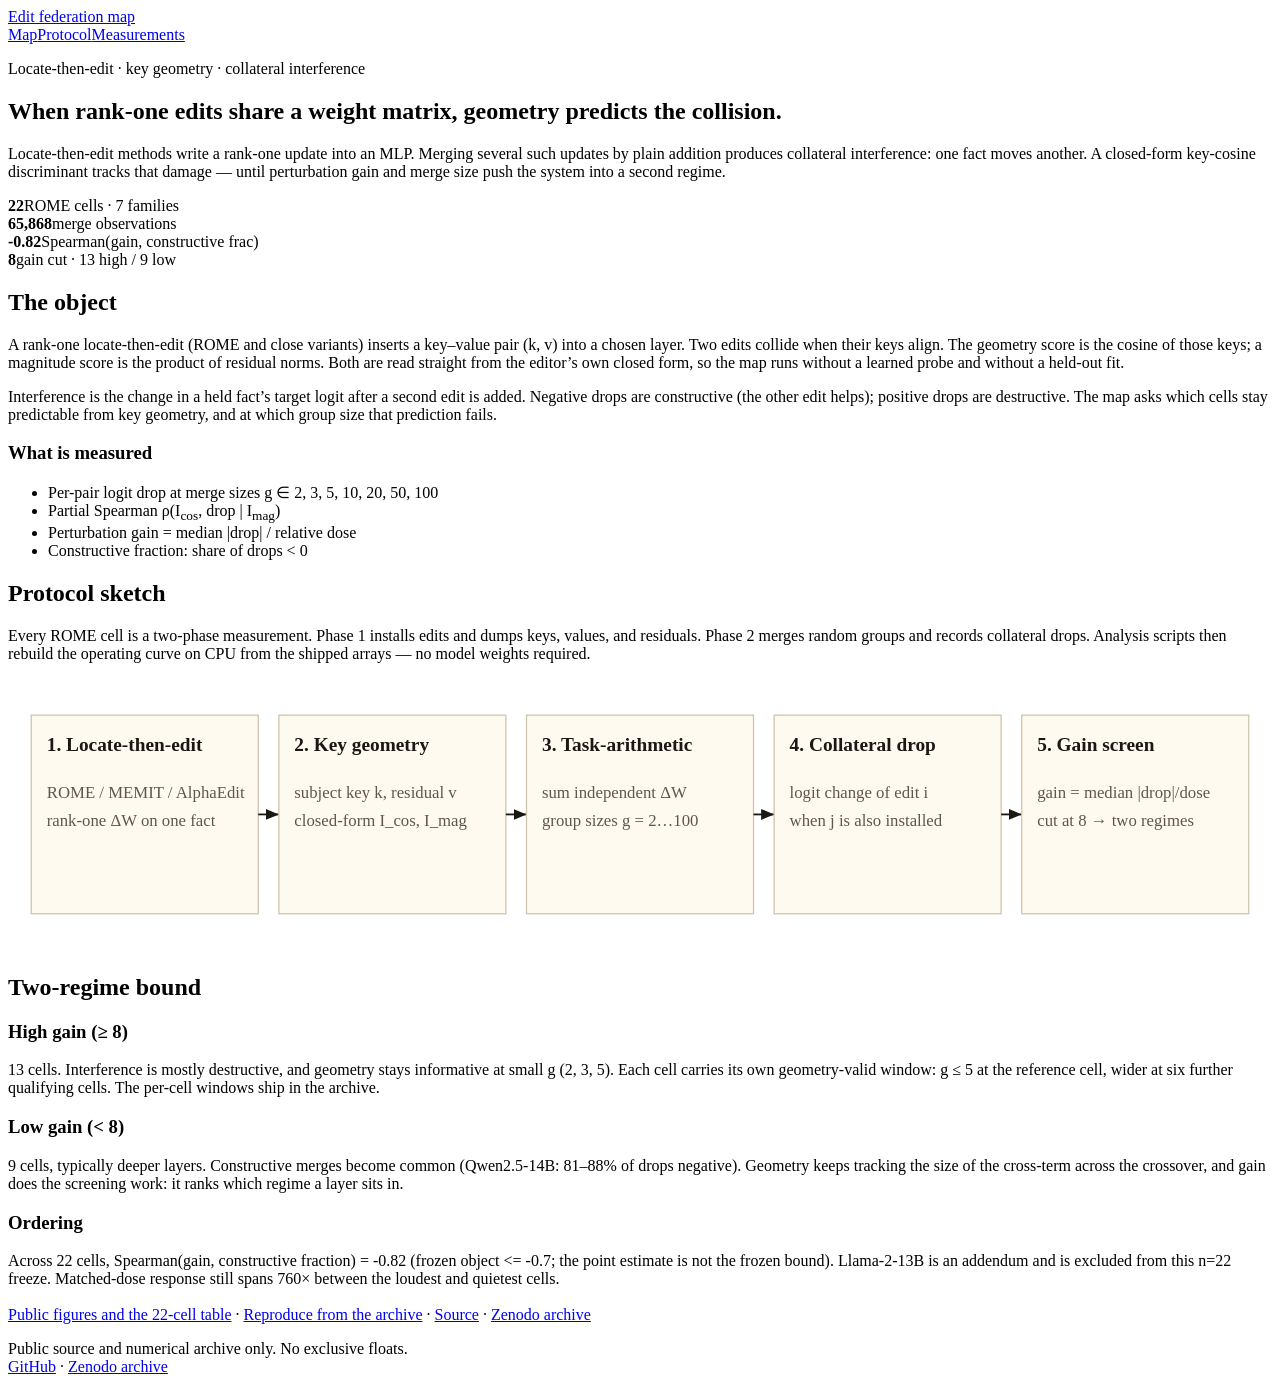
==== commit 641c697b: "Publish static map site" ====
--- a/index.html
+++ b/index.html
@@ -1 +1 @@
-<!DOCTYPE html><!--IFFv0joPoQXd18U8ITjsF--><html lang="en" class="__variable_bd2f5c __variable_627c31 __variable_15ef0c"><head><meta charSet="utf-8"/><meta name="viewport" content="width=device-width, initial-scale=1"/><link rel="preload" href="/edit-federation-map/_next/static/media/40cb693c198488f2-s.p.woff2" as="font" crossorigin="" type="font/woff2"/><link rel="preload" href="/edit-federation-map/_next/static/media/488986be7cfa3209-s.p.woff2" as="font" crossorigin="" type="font/woff2"/><link rel="preload" href="/edit-federation-map/_next/static/media/580e937fa63cc299-s.p.woff2" as="font" crossorigin="" type="font/woff2"/><link rel="preload" href="/edit-federation-map/_next/static/media/731ebdadd749837e-s.p.woff2" as="font" crossorigin="" type="font/woff2"/><link rel="preload" href="/edit-federation-map/_next/static/media/827817a6583e8e63-s.p.woff2" as="font" crossorigin="" type="font/woff2"/><link rel="preload" href="/edit-federation-map/_next/static/media/8b504b98baaf3d47-s.p.woff2" as="font" crossorigin="" type="font/woff2"/><link rel="preload" href="/edit-federation-map/_next/static/media/f09b3574036d3642-s.p.woff2" as="font" crossorigin="" type="font/woff2"/><link rel="stylesheet" href="/edit-federation-map/_next/static/css/eb21813c5847234f.css" data-precedence="next"/><link rel="preload" as="script" fetchPriority="low" href="/edit-federation-map/_next/static/chunks/webpack-72a20cd9924fa9db.js"/><script src="/edit-federation-map/_next/static/chunks/4bd1b696-c023c6e3521b1417.js" async=""></script><script src="/edit-federation-map/_next/static/chunks/255-70b7a7626c92dff1.js" async=""></script><script src="/edit-federation-map/_next/static/chunks/main-app-aa75446590a1a5b9.js" async=""></script><script src="/edit-federation-map/_next/static/chunks/619-ba102abea3e3d0e4.js" async=""></script><script src="/edit-federation-map/_next/static/chunks/app/page-2c6b22d33afb3ee0.js" async=""></script><meta name="next-size-adjust" content=""/><title>Edit federation map</title><meta name="description" content="Public measurements of key-geometry and collateral interference when rank-one locate-then-edit updates are merged by task arithmetic."/><link rel="canonical" href="https://peterponyu.github.io/edit-federation-map/"/><meta property="og:title" content="Edit federation map"/><meta property="og:description" content="A gain-screened two-regime map of rank-one edit interference. Source and numerical archive are public."/><meta property="og:url" content="https://peterponyu.github.io/edit-federation-map/"/><meta name="twitter:card" content="summary"/><meta name="twitter:title" content="Edit federation map"/><meta name="twitter:description" content="A gain-screened two-regime map of rank-one edit interference. Source and numerical archive are public."/><script src="/edit-federation-map/_next/static/chunks/polyfills-42372ed130431b0a.js" noModule=""></script></head><body><div hidden=""><!--$--><!--/$--></div><header class="site-header"><div class="wrap row"><a class="brand" href="/edit-federation-map/">Edit federation map</a><nav><a aria-current="page" href="/edit-federation-map/">Map</a><a href="/edit-federation-map/methods/">Protocol</a><a href="/edit-federation-map/measurements/">Measurements</a></nav></div></header><main class="wrap"><section class="hero"><p class="kicker">Locate-then-edit · key geometry · collateral interference</p><h1>When rank-one edits share a weight matrix, geometry predicts the collision.</h1><p class="lede">Locate-then-edit methods write a rank-one update into an MLP. Merging several such updates by plain addition produces collateral interference: one fact moves another. A closed-form key-cosine discriminant tracks that damage — until perturbation gain and merge size push the system into a second regime.</p><div class="stats"><div class="stat"><b>22</b><span>ROME cells · 7 families</span></div><div class="stat"><b>65,868</b><span>merge observations</span></div><div class="stat"><b>-0.82</b><span>Spearman(gain, constructive frac)</span></div><div class="stat"><b>8</b><span>gain cut · <!-- -->13<!-- --> high / <!-- -->9<!-- --> low</span></div></div></section><section class="section"><h2>The object</h2><div class="grid-2"><div class="prose"><p>A rank-one locate-then-edit (ROME and close variants) inserts a key–value pair <span class="mono">(k, v)</span> into a chosen layer. Two edits collide when their keys align. The geometry score is the cosine of those keys; a magnitude score is the product of residual norms. Neither is a learned probe — both are read from the editor’s own closed form.</p><p>Interference is the change in a held fact’s target logit after a second edit is added. Negative drops are constructive (the other edit helps); positive drops are destructive. The map asks which cells stay predictable from key geometry, and at which group size that prediction fails.</p></div><div class="card"><h3>What is measured</h3><ul><li>Per-pair logit drop at merge sizes g ∈ <!-- -->2, 3, 5, 10, 20, 50, 100</li><li>Partial Spearman ρ(I<sub>cos</sub>, drop | I<sub>mag</sub>)</li><li>Perturbation gain = median |drop| / relative dose</li><li>Constructive fraction: share of drops &lt; 0</li></ul></div></div></section><section class="section"><h2>Protocol sketch</h2><p class="prose">Every ROME cell is a two-phase measurement. Phase 1 installs edits and dumps keys, values, and residuals. Phase 2 merges random groups and records collateral drops. Analysis scripts then rebuild the operating curve on CPU from the shipped arrays — no model weights required.</p><div class="sketch" role="img" aria-label="Five-step measurement protocol from rank-one edits to a gain-screened operating map"><svg viewBox="0 0 980 210" xmlns="http://www.w3.org/2000/svg"><defs><marker id="arrowhead" viewBox="0 0 10 10" refX="9" refY="5" markerWidth="8" markerHeight="8" orient="auto-start-reverse"><path d="M 0 1.2 L 9 5 L 0 8.8 z" fill="#1b1713"></path></marker></defs><g><rect x="18" y="28" width="176" height="154" fill="#fffaf0" stroke="#cfc4ae"></rect><text x="30" y="56" font-family="Source Serif 4, serif" font-size="15" font-weight="600" fill="#1b1713">1. Locate-then-edit</text><text x="30" y="92" font-family="Source Sans 3, sans-serif" font-size="13" fill="#5e574c">ROME / MEMIT / AlphaEdit</text><text x="30" y="114" font-family="Source Sans 3, sans-serif" font-size="13" fill="#5e574c">rank-one ΔW on one fact</text><line x1="194" y1="105" x2="210" y2="105" stroke="#1b1713" stroke-width="1.4" marker-end="url(#arrowhead)"></line></g><g><rect x="210" y="28" width="176" height="154" fill="#fffaf0" stroke="#cfc4ae"></rect><text x="222" y="56" font-family="Source Serif 4, serif" font-size="15" font-weight="600" fill="#1b1713">2. Key geometry</text><text x="222" y="92" font-family="Source Sans 3, sans-serif" font-size="13" fill="#5e574c">subject key k, residual v</text><text x="222" y="114" font-family="Source Sans 3, sans-serif" font-size="13" fill="#5e574c">closed-form I_cos, I_mag</text><line x1="386" y1="105" x2="402" y2="105" stroke="#1b1713" stroke-width="1.4" marker-end="url(#arrowhead)"></line></g><g><rect x="402" y="28" width="176" height="154" fill="#fffaf0" stroke="#cfc4ae"></rect><text x="414" y="56" font-family="Source Serif 4, serif" font-size="15" font-weight="600" fill="#1b1713">3. Task-arithmetic</text><text x="414" y="92" font-family="Source Sans 3, sans-serif" font-size="13" fill="#5e574c">sum independent ΔW</text><text x="414" y="114" font-family="Source Sans 3, sans-serif" font-size="13" fill="#5e574c">group sizes g = 2…100</text><line x1="578" y1="105" x2="594" y2="105" stroke="#1b1713" stroke-width="1.4" marker-end="url(#arrowhead)"></line></g><g><rect x="594" y="28" width="176" height="154" fill="#fffaf0" stroke="#cfc4ae"></rect><text x="606" y="56" font-family="Source Serif 4, serif" font-size="15" font-weight="600" fill="#1b1713">4. Collateral drop</text><text x="606" y="92" font-family="Source Sans 3, sans-serif" font-size="13" fill="#5e574c">logit change of edit i</text><text x="606" y="114" font-family="Source Sans 3, sans-serif" font-size="13" fill="#5e574c">when j is also installed</text><line x1="770" y1="105" x2="786" y2="105" stroke="#1b1713" stroke-width="1.4" marker-end="url(#arrowhead)"></line></g><g><rect x="786" y="28" width="176" height="154" fill="#fffaf0" stroke="#cfc4ae"></rect><text x="798" y="56" font-family="Source Serif 4, serif" font-size="15" font-weight="600" fill="#1b1713">5. Gain screen</text><text x="798" y="92" font-family="Source Sans 3, sans-serif" font-size="13" fill="#5e574c">gain = median |drop|/dose</text><text x="798" y="114" font-family="Source Sans 3, sans-serif" font-size="13" fill="#5e574c">cut at 8 → two regimes</text></g></svg></div></section><section class="section"><h2>Two-regime bound</h2><div class="grid-3"><div class="card"><h3>High gain (≥ 8)</h3><p>13<!-- --> cells. Interference is mostly destructive. Geometry remains informative at small g (2, 3, 5). The geometry-valid g ≤ 5 window is the reference cell only; other cells can qualify at larger g. Do not read g ≤ 5 as a map-wide rule, and do not read the law as valid out to g = 10.</p></div><div class="card"><h3>Low gain (&lt; 8)</h3><p>9<!-- --> cells, typically deeper layers. Constructive merges become common (Qwen2.5-14B: 81–88% of drops negative). Geometry still tracks the size of the cross-term; it does not flip into an anti-predictor. Gain is a rank-level screen, never a carrier.</p></div><div class="card"><h3>Ordering</h3><p>Across <!-- -->22<!-- --> cells, Spearman(gain, constructive fraction) = <!-- -->-0.82<!-- --> (frozen object <!-- -->&lt;= -0.7<!-- -->; the point estimate is not the frozen bound). Llama-2-13B is an addendum and is excluded from this n=22 freeze. Matched-dose response still spans<!-- --> <!-- -->760<!-- -->× between the loudest and quietest cells.</p></div></div><p style="margin-top:1.1rem"><a href="/edit-federation-map/measurements/">Public figures and the 22-cell table</a> · <a href="/edit-federation-map/methods/">Reproduce from the archive</a> · <a href="https://github.com/PeterPonyu/edit-federation-map">Source</a> · <a href="https://doi.org/10.5281/zenodo.21405273">Zenodo archive</a></p></section></main><footer class="site-footer"><div class="wrap row"><div>Public source and numerical archive only. No exclusive floats.</div><div><a href="https://github.com/PeterPonyu/edit-federation-map">GitHub</a> · <a href="https://doi.org/10.5281/zenodo.21405273">Zenodo archive</a></div></div></footer><!--$--><!--/$--><script type="application/ld+json">{"@context":"https://schema.org","@type":"Dataset","name":"Edit federation map","url":"https://peterponyu.github.io/edit-federation-map/","identifier":"https://doi.org/10.5281/zenodo.21405273","codeRepository":"https://github.com/PeterPonyu/edit-federation-map","license":["https://opensource.org/licenses/MIT","https://creativecommons.org/licenses/by/4.0/"]}</script><script src="/edit-federation-map/_next/static/chunks/webpack-72a20cd9924fa9db.js" id="_R_" async=""></script><script>(self.__next_f=self.__next_f||[]).push([0])</script><script>self.__next_f.push([1,"1:\"$Sreact.fragment\"\n2:I[9766,[],\"\"]\n3:I[8924,[],\"\"]\n4:I[2619,[\"619\",\"static/chunks/619-ba102abea3e3d0e4.js\",\"974\",\"static/chunks/app/page-2c6b22d33afb3ee0.js\"],\"\"]\nc:I[7150,[],\"\"]\n:HL[\"/edit-federation-map/_next/static/media/40cb693c198488f2-s.p.woff2\",\"font\",{\"crossOrigin\":\"\",\"type\":\"font/woff2\"}]\n:HL[\"/edit-federation-map/_next/static/media/488986be7cfa3209-s.p.woff2\",\"font\",{\"crossOrigin\":\"\",\"type\":\"font/woff2\"}]\n:HL[\"/edit-federation-map/_next/static/media/580e937fa63cc299-s.p.woff2\",\"font\",{\"crossOrigin\":\"\",\"type\":\"font/woff2\"}]\n:HL[\"/edit-federation-map/_next/static/media/731ebdadd749837e-s.p.woff2\",\"font\",{\"crossOrigin\":\"\",\"type\":\"font/woff2\"}]\n:HL[\"/edit-federation-map/_next/static/media/827817a6583e8e63-s.p.woff2\",\"font\",{\"crossOrigin\":\"\",\"type\":\"font/woff2\"}]\n:HL[\"/edit-federation-map/_next/static/media/8b504b98baaf3d47-s.p.woff2\",\"font\",{\"crossOrigin\":\"\",\"type\":\"font/woff2\"}]\n:HL[\"/edit-federation-map/_next/static/media/f09b3574036d3642-s.p.woff2\",\"font\",{\"crossOrigin\":\"\",\"type\":\"font/woff2\"}]\n:HL[\"/edit-federation-map/_next/static/css/eb21813c5847234f.css\",\"style\"]\n"])</script><script>self.__next_f.push([1,"0:{\"P\":null,\"b\":\"IFFv0joPoQXd18U8ITjsF\",\"p\":\"/edit-federation-map\",\"c\":[\"\",\"\"],\"i\":false,\"f\":[[[\"\",{\"children\":[\"__PAGE__\",{}]},\"$undefined\",\"$undefined\",true],[\"\",[\"$\",\"$1\",\"c\",{\"children\":[[[\"$\",\"link\",\"0\",{\"rel\":\"stylesheet\",\"href\":\"/edit-federation-map/_next/static/css/eb21813c5847234f.css\",\"precedence\":\"next\",\"crossOrigin\":\"$undefined\",\"nonce\":\"$undefined\"}]],[\"$\",\"html\",null,{\"lang\":\"en\",\"className\":\"__variable_bd2f5c __variable_627c31 __variable_15ef0c\",\"children\":[\"$\",\"body\",null,{\"children\":[[\"$\",\"$L2\",null,{\"parallelRouterKey\":\"children\",\"error\":\"$undefined\",\"errorStyles\":\"$undefined\",\"errorScripts\":\"$undefined\",\"template\":[\"$\",\"$L3\",null,{}],\"templateStyles\":\"$undefined\",\"templateScripts\":\"$undefined\",\"notFound\":[[[\"$\",\"title\",null,{\"children\":\"404: This page could not be found.\"}],[\"$\",\"div\",null,{\"style\":{\"fontFamily\":\"system-ui,\\\"Segoe UI\\\",Roboto,Helvetica,Arial,sans-serif,\\\"Apple Color Emoji\\\",\\\"Segoe UI Emoji\\\"\",\"height\":\"100vh\",\"textAlign\":\"center\",\"display\":\"flex\",\"flexDirection\":\"column\",\"alignItems\":\"center\",\"justifyContent\":\"center\"},\"children\":[\"$\",\"div\",null,{\"children\":[[\"$\",\"style\",null,{\"dangerouslySetInnerHTML\":{\"__html\":\"body{color:#000;background:#fff;margin:0}.next-error-h1{border-right:1px solid rgba(0,0,0,.3)}@media (prefers-color-scheme:dark){body{color:#fff;background:#000}.next-error-h1{border-right:1px solid rgba(255,255,255,.3)}}\"}}],[\"$\",\"h1\",null,{\"className\":\"next-error-h1\",\"style\":{\"display\":\"inline-block\",\"margin\":\"0 20px 0 0\",\"padding\":\"0 23px 0 0\",\"fontSize\":24,\"fontWeight\":500,\"verticalAlign\":\"top\",\"lineHeight\":\"49px\"},\"children\":404}],[\"$\",\"div\",null,{\"style\":{\"display\":\"inline-block\"},\"children\":[\"$\",\"h2\",null,{\"style\":{\"fontSize\":14,\"fontWeight\":400,\"lineHeight\":\"49px\",\"margin\":0},\"children\":\"This page could not be found.\"}]}]]}]}]],[]],\"forbidden\":\"$undefined\",\"unauthorized\":\"$undefined\"}],[\"$\",\"script\",null,{\"type\":\"application/ld+json\",\"dangerouslySetInnerHTML\":{\"__html\":\"{\\\"@context\\\":\\\"https://schema.org\\\",\\\"@type\\\":\\\"Dataset\\\",\\\"name\\\":\\\"Edit federation map\\\",\\\"url\\\":\\\"https://peterponyu.github.io/edit-federation-map/\\\",\\\"identifier\\\":\\\"https://doi.org/10.5281/zenodo.21405273\\\",\\\"codeRepository\\\":\\\"https://github.com/PeterPonyu/edit-federation-map\\\",\\\"license\\\":[\\\"https://opensource.org/licenses/MIT\\\",\\\"https://creativecommons.org/licenses/by/4.0/\\\"]}\"}}]]}]}]]}],{\"children\":[\"__PAGE__\",[\"$\",\"$1\",\"c\",{\"children\":[[[\"$\",\"header\",null,{\"className\":\"site-header\",\"children\":[\"$\",\"div\",null,{\"className\":\"wrap row\",\"children\":[[\"$\",\"$L4\",null,{\"className\":\"brand\",\"href\":\"/\",\"children\":\"Edit federation map\"}],[\"$\",\"nav\",null,{\"children\":[[\"$\",\"$L4\",\"/\",{\"href\":\"/\",\"aria-current\":\"page\",\"children\":\"Map\"}],[\"$\",\"$L4\",\"/methods/\",{\"href\":\"/methods/\",\"aria-current\":\"$undefined\",\"children\":\"Protocol\"}],[\"$\",\"$L4\",\"/measurements/\",{\"href\":\"/measurements/\",\"aria-current\":\"$undefined\",\"children\":\"Measurements\"}]]}]]}]}],[\"$\",\"main\",null,{\"className\":\"wrap\",\"children\":[[\"$\",\"section\",null,{\"className\":\"hero\",\"children\":[[\"$\",\"p\",null,{\"className\":\"kicker\",\"children\":\"Locate-then-edit · key geometry · collateral interference\"}],[\"$\",\"h1\",null,{\"children\":\"When rank-one edits share a weight matrix, geometry predicts the collision.\"}],[\"$\",\"p\",null,{\"className\":\"lede\",\"children\":\"Locate-then-edit methods write a rank-one update into an MLP. Merging several such updates by plain addition produces collateral interference: one fact moves another. A closed-form key-cosine discriminant tracks that damage — until perturbation gain and merge size push the system into a second regime.\"}],[\"$\",\"div\",null,{\"className\":\"stats\",\"children\":[[\"$\",\"div\",null,{\"className\":\"stat\",\"children\":[[\"$\",\"b\",null,{\"children\":22}],[\"$\",\"span\",null,{\"children\":\"ROME cells · 7 families\"}]]}],[\"$\",\"div\",null,{\"className\":\"stat\",\"children\":[[\"$\",\"b\",null,{\"children\":\"65,868\"}],[\"$\",\"span\",null,{\"children\":\"merge observations\"}]]}],[\"$\",\"div\",null,{\"className\":\"stat\",\"children\":[[\"$\",\"b\",null,{\"children\":\"-0.82\"}],[\"$\",\"span\",null,{\"children\":\"Spearman(gain, constructive frac)\"}]]}],[\"$\",\"div\",null,{\"className\":\"stat\",\"children\":[[\"$\",\"b\",null,{\"children\":8}],[\"$\",\"span\",null,{\"children\":[\"gain cut · \",13,\" high / \",9,\" low\"]}]]}]]}]]}],[\"$\",\"section\",null,{\"className\":\"section\",\"children\":[[\"$\",\"h2\",null,{\"children\":\"The object\"}],[\"$\",\"div\",null,{\"className\":\"grid-2\",\"children\":[[\"$\",\"div\",null,{\"className\":\"prose\",\"children\":[[\"$\",\"p\",null,{\"children\":[\"A rank-one locate-then-edit (ROME and close variants) inserts a key–value pair \",[\"$\",\"span\",null,{\"className\":\"mono\",\"children\":\"(k, v)\"}],\" into a chosen layer. Two edits collide when their keys align. The geometry score is the cosine of those keys; a magnitude score is the product of residual norms. Neither is a learned probe — both are read from the editor’s own closed form.\"]}],\"$L5\"]}],\"$L6\"]}]]}],\"$L7\",\"$L8\"]}],\"$L9\"],null,\"$La\"]}],{},null,false]},null,false],\"$Lb\",false]],\"m\":\"$undefined\",\"G\":[\"$c\",[]],\"s\":false,\"S\":true}\n"])</script><script>self.__next_f.push([1,"d:I[4431,[],\"OutletBoundary\"]\nf:I[5278,[],\"AsyncMetadataOutlet\"]\n11:I[4431,[],\"ViewportBoundary\"]\n13:I[4431,[],\"MetadataBoundary\"]\n14:\"$Sreact.suspense\"\n5:[\"$\",\"p\",null,{\"children\":\"Interference is the change in a held fact’s target logit after a second edit is added. Negative drops are constructive (the other edit helps); positive drops are destructive. The map asks which cells stay predictable from key geometry, and at which group size that prediction fails.\"}]\n6:[\"$\",\"div\",null,{\"className\":\"card\",\"children\":[[\"$\",\"h3\",null,{\"children\":\"What is measured\"}],[\"$\",\"ul\",null,{\"children\":[[\"$\",\"li\",null,{\"children\":[\"Per-pair logit drop at merge sizes g ∈ \",\"2, 3, 5, 10, 20, 50, 100\"]}],[\"$\",\"li\",null,{\"children\":[\"Partial Spearman ρ(I\",[\"$\",\"sub\",null,{\"children\":\"cos\"}],\", drop | I\",[\"$\",\"sub\",null,{\"children\":\"mag\"}],\")\"]}],[\"$\",\"li\",null,{\"children\":\"Perturbation gain = median |drop| / relative dose\"}],[\"$\",\"li\",null,{\"children\":\"Constructive fraction: share of drops \u003c 0\"}]]}]]}]\n"])</script><script>self.__next_f.push([1,"7:[\"$\",\"section\",null,{\"className\":\"section\",\"children\":[[\"$\",\"h2\",null,{\"children\":\"Protocol sketch\"}],[\"$\",\"p\",null,{\"className\":\"prose\",\"children\":\"Every ROME cell is a two-phase measurement. Phase 1 installs edits and dumps keys, values, and residuals. Phase 2 merges random groups and records collateral drops. Analysis scripts then rebuild the operating curve on CPU from the shipped arrays — no model weights required.\"}],[\"$\",\"div\",null,{\"className\":\"sketch\",\"role\":\"img\",\"aria-label\":\"Five-step measurement protocol from rank-one edits to a gain-screened operating map\",\"children\":[\"$\",\"svg\",null,{\"viewBox\":\"0 0 980 210\",\"xmlns\":\"http://www.w3.org/2000/svg\",\"children\":[[\"$\",\"defs\",null,{\"children\":[\"$\",\"marker\",null,{\"id\":\"arrowhead\",\"viewBox\":\"0 0 10 10\",\"refX\":\"9\",\"refY\":\"5\",\"markerWidth\":\"8\",\"markerHeight\":\"8\",\"orient\":\"auto-start-reverse\",\"children\":[\"$\",\"path\",null,{\"d\":\"M 0 1.2 L 9 5 L 0 8.8 z\",\"fill\":\"#1b1713\"}]}]}],[[\"$\",\"g\",\"1. Locate-then-edit\",{\"children\":[[\"$\",\"rect\",null,{\"x\":18,\"y\":\"28\",\"width\":\"176\",\"height\":\"154\",\"fill\":\"#fffaf0\",\"stroke\":\"#cfc4ae\"}],[\"$\",\"text\",null,{\"x\":30,\"y\":\"56\",\"fontFamily\":\"Source Serif 4, serif\",\"fontSize\":\"15\",\"fontWeight\":\"600\",\"fill\":\"#1b1713\",\"children\":\"1. Locate-then-edit\"}],[[\"$\",\"text\",\"ROME / MEMIT / AlphaEdit\",{\"x\":30,\"y\":92,\"fontFamily\":\"Source Sans 3, sans-serif\",\"fontSize\":\"13\",\"fill\":\"#5e574c\",\"children\":\"ROME / MEMIT / AlphaEdit\"}],[\"$\",\"text\",\"rank-one ΔW on one fact\",{\"x\":30,\"y\":114,\"fontFamily\":\"Source Sans 3, sans-serif\",\"fontSize\":\"13\",\"fill\":\"#5e574c\",\"children\":\"rank-one ΔW on one fact\"}]],[\"$\",\"line\",null,{\"x1\":194,\"y1\":\"105\",\"x2\":210,\"y2\":\"105\",\"stroke\":\"#1b1713\",\"strokeWidth\":\"1.4\",\"markerEnd\":\"url(#arrowhead)\"}]]}],[\"$\",\"g\",\"2. Key geometry\",{\"children\":[[\"$\",\"rect\",null,{\"x\":210,\"y\":\"28\",\"width\":\"176\",\"height\":\"154\",\"fill\":\"#fffaf0\",\"stroke\":\"#cfc4ae\"}],[\"$\",\"text\",null,{\"x\":222,\"y\":\"56\",\"fontFamily\":\"Source Serif 4, serif\",\"fontSize\":\"15\",\"fontWeight\":\"600\",\"fill\":\"#1b1713\",\"children\":\"2. Key geometry\"}],[[\"$\",\"text\",\"subject key k, residual v\",{\"x\":222,\"y\":92,\"fontFamily\":\"Source Sans 3, sans-serif\",\"fontSize\":\"13\",\"fill\":\"#5e574c\",\"children\":\"subject key k, residual v\"}],[\"$\",\"text\",\"closed-form I_cos, I_mag\",{\"x\":222,\"y\":114,\"fontFamily\":\"Source Sans 3, sans-serif\",\"fontSize\":\"13\",\"fill\":\"#5e574c\",\"children\":\"closed-form I_cos, I_mag\"}]],[\"$\",\"line\",null,{\"x1\":386,\"y1\":\"105\",\"x2\":402,\"y2\":\"105\",\"stroke\":\"#1b1713\",\"strokeWidth\":\"1.4\",\"markerEnd\":\"url(#arrowhead)\"}]]}],[\"$\",\"g\",\"3. Task-arithmetic\",{\"children\":[[\"$\",\"rect\",null,{\"x\":402,\"y\":\"28\",\"width\":\"176\",\"height\":\"154\",\"fill\":\"#fffaf0\",\"stroke\":\"#cfc4ae\"}],[\"$\",\"text\",null,{\"x\":414,\"y\":\"56\",\"fontFamily\":\"Source Serif 4, serif\",\"fontSize\":\"15\",\"fontWeight\":\"600\",\"fill\":\"#1b1713\",\"children\":\"3. Task-arithmetic\"}],[[\"$\",\"text\",\"sum independent ΔW\",{\"x\":414,\"y\":92,\"fontFamily\":\"Source Sans 3, sans-serif\",\"fontSize\":\"13\",\"fill\":\"#5e574c\",\"children\":\"sum independent ΔW\"}],[\"$\",\"text\",\"group sizes g = 2…100\",{\"x\":414,\"y\":114,\"fontFamily\":\"Source Sans 3, sans-serif\",\"fontSize\":\"13\",\"fill\":\"#5e574c\",\"children\":\"group sizes g = 2…100\"}]],[\"$\",\"line\",null,{\"x1\":578,\"y1\":\"105\",\"x2\":594,\"y2\":\"105\",\"stroke\":\"#1b1713\",\"strokeWidth\":\"1.4\",\"markerEnd\":\"url(#arrowhead)\"}]]}],[\"$\",\"g\",\"4. Collateral drop\",{\"children\":[[\"$\",\"rect\",null,{\"x\":594,\"y\":\"28\",\"width\":\"176\",\"height\":\"154\",\"fill\":\"#fffaf0\",\"stroke\":\"#cfc4ae\"}],[\"$\",\"text\",null,{\"x\":606,\"y\":\"56\",\"fontFamily\":\"Source Serif 4, serif\",\"fontSize\":\"15\",\"fontWeight\":\"600\",\"fill\":\"#1b1713\",\"children\":\"4. Collateral drop\"}],[[\"$\",\"text\",\"logit change of edit i\",{\"x\":606,\"y\":92,\"fontFamily\":\"Source Sans 3, sans-serif\",\"fontSize\":\"13\",\"fill\":\"#5e574c\",\"children\":\"logit change of edit i\"}],[\"$\",\"text\",\"when j is also installed\",{\"x\":606,\"y\":114,\"fontFamily\":\"Source Sans 3, sans-serif\",\"fontSize\":\"13\",\"fill\":\"#5e574c\",\"children\":\"when j is also installed\"}]],[\"$\",\"line\",null,{\"x1\":770,\"y1\":\"105\",\"x2\":786,\"y2\":\"105\",\"stroke\":\"#1b1713\",\"strokeWidth\":\"1.4\",\"markerEnd\":\"url(#arrowhead)\"}]]}],[\"$\",\"g\",\"5. Gain screen\",{\"children\":[[\"$\",\"rect\",null,{\"x\":786,\"y\":\"28\",\"width\":\"176\",\"height\":\"154\",\"fill\":\"#fffaf0\",\"stroke\":\"#cfc4ae\"}],[\"$\",\"text\",null,{\"x\":798,\"y\":\"56\",\"fontFamily\":\"Source Serif 4, serif\",\"fontSize\":\"15\",\"fontWeight\":\"600\",\"fill\":\"#1b1713\",\"children\":\"5. Gain screen\"}],[[\"$\",\"text\",\"gain = median |drop|/dose\",{\"x\":798,\"y\":92,\"fontFamily\":\"Source Sans 3, sans-serif\",\"fontSize\":\"13\",\"fill\":\"#5e574c\",\"children\":\"gain = median |drop|/dose\"}],[\"$\",\"text\",\"cut at 8 → two regimes\",{\"x\":798,\"y\":114,\"fontFamily\":\"Source Sans 3, sans-serif\",\"fontSize\":\"13\",\"fill\":\"#5e574c\",\"children\":\"cut at 8 → two regimes\"}]],null]}]]]}]}]]}]\n"])</script><script>self.__next_f.push([1,"8:[\"$\",\"section\",null,{\"className\":\"section\",\"children\":[[\"$\",\"h2\",null,{\"children\":\"Two-regime bound\"}],[\"$\",\"div\",null,{\"className\":\"grid-3\",\"children\":[[\"$\",\"div\",null,{\"className\":\"card\",\"children\":[[\"$\",\"h3\",null,{\"children\":\"High gain (≥ 8)\"}],[\"$\",\"p\",null,{\"children\":[13,\" cells. Interference is mostly destructive. Geometry remains informative at small g (2, 3, 5). The geometry-valid g ≤ 5 window is the reference cell only; other cells can qualify at larger g. Do not read g ≤ 5 as a map-wide rule, and do not read the law as valid out to g = 10.\"]}]]}],[\"$\",\"div\",null,{\"className\":\"card\",\"children\":[[\"$\",\"h3\",null,{\"children\":\"Low gain (\u003c 8)\"}],[\"$\",\"p\",null,{\"children\":[9,\" cells, typically deeper layers. Constructive merges become common (Qwen2.5-14B: 81–88% of drops negative). Geometry still tracks the size of the cross-term; it does not flip into an anti-predictor. Gain is a rank-level screen, never a carrier.\"]}]]}],[\"$\",\"div\",null,{\"className\":\"card\",\"children\":[[\"$\",\"h3\",null,{\"children\":\"Ordering\"}],[\"$\",\"p\",null,{\"children\":[\"Across \",22,\" cells, Spearman(gain, constructive fraction) = \",\"-0.82\",\" (frozen object \",\"\u003c= -0.7\",\"; the point estimate is not the frozen bound). Llama-2-13B is an addendum and is excluded from this n=22 freeze. Matched-dose response still spans\",\" \",760,\"× between the loudest and quietest cells.\"]}]]}]]}],[\"$\",\"p\",null,{\"style\":{\"marginTop\":\"1.1rem\"},\"children\":[[\"$\",\"$L4\",null,{\"href\":\"/measurements/\",\"children\":\"Public figures and the 22-cell table\"}],\" · \",[\"$\",\"$L4\",null,{\"href\":\"/methods/\",\"children\":\"Reproduce from the archive\"}],\" · \",[\"$\",\"a\",null,{\"href\":\"https://github.com/PeterPonyu/edit-federation-map\",\"children\":\"Source\"}],\" · \",[\"$\",\"a\",null,{\"href\":\"https://doi.org/10.5281/zenodo.21405273\",\"children\":\"Zenodo archive\"}]]}]]}]\n"])</script><script>self.__next_f.push([1,"9:[\"$\",\"footer\",null,{\"className\":\"site-footer\",\"children\":[\"$\",\"div\",null,{\"className\":\"wrap row\",\"children\":[[\"$\",\"div\",null,{\"children\":\"Public source and numerical archive only. No exclusive floats.\"}],[\"$\",\"div\",null,{\"children\":[[\"$\",\"a\",null,{\"href\":\"https://github.com/PeterPonyu/edit-federation-map\",\"children\":\"GitHub\"}],\" · \",[\"$\",\"a\",null,{\"href\":\"https://doi.org/10.5281/zenodo.21405273\",\"children\":\"Zenodo archive\"}]]}]]}]}]\na:[\"$\",\"$Ld\",null,{\"children\":[\"$Le\",[\"$\",\"$Lf\",null,{\"promise\":\"$@10\"}]]}]\nb:[\"$\",\"$1\",\"h\",{\"children\":[null,[[\"$\",\"$L11\",null,{\"children\":\"$L12\"}],[\"$\",\"meta\",null,{\"name\":\"next-size-adjust\",\"content\":\"\"}]],[\"$\",\"$L13\",null,{\"children\":[\"$\",\"div\",null,{\"hidden\":true,\"children\":[\"$\",\"$14\",null,{\"fallback\":null,\"children\":\"$L15\"}]}]}]]}]\n"])</script><script>self.__next_f.push([1,"12:[[\"$\",\"meta\",\"0\",{\"charSet\":\"utf-8\"}],[\"$\",\"meta\",\"1\",{\"name\":\"viewport\",\"content\":\"width=device-width, initial-scale=1\"}]]\ne:null\n"])</script><script>self.__next_f.push([1,"10:{\"metadata\":[[\"$\",\"title\",\"0\",{\"children\":\"Edit federation map\"}],[\"$\",\"meta\",\"1\",{\"name\":\"description\",\"content\":\"Public measurements of key-geometry and collateral interference when rank-one locate-then-edit updates are merged by task arithmetic.\"}],[\"$\",\"link\",\"2\",{\"rel\":\"canonical\",\"href\":\"https://peterponyu.github.io/edit-federation-map/\"}],[\"$\",\"meta\",\"3\",{\"property\":\"og:title\",\"content\":\"Edit federation map\"}],[\"$\",\"meta\",\"4\",{\"property\":\"og:description\",\"content\":\"A gain-screened two-regime map of rank-one edit interference. Source and numerical archive are public.\"}],[\"$\",\"meta\",\"5\",{\"property\":\"og:url\",\"content\":\"https://peterponyu.github.io/edit-federation-map/\"}],[\"$\",\"meta\",\"6\",{\"name\":\"twitter:card\",\"content\":\"summary\"}],[\"$\",\"meta\",\"7\",{\"name\":\"twitter:title\",\"content\":\"Edit federation map\"}],[\"$\",\"meta\",\"8\",{\"name\":\"twitter:description\",\"content\":\"A gain-screened two-regime map of rank-one edit interference. Source and numerical archive are public.\"}]],\"error\":null,\"digest\":\"$undefined\"}\n"])</script><script>self.__next_f.push([1,"15:\"$10:metadata\"\n"])</script></body></html>+<!DOCTYPE html><!--IOl6bYTWIknysTq7_gTRD--><html lang="en" class="__variable_bd2f5c __variable_627c31 __variable_15ef0c"><head><meta charSet="utf-8"/><meta name="viewport" content="width=device-width, initial-scale=1"/><link rel="preload" href="/edit-federation-map/_next/static/media/40cb693c198488f2-s.p.woff2" as="font" crossorigin="" type="font/woff2"/><link rel="preload" href="/edit-federation-map/_next/static/media/488986be7cfa3209-s.p.woff2" as="font" crossorigin="" type="font/woff2"/><link rel="preload" href="/edit-federation-map/_next/static/media/580e937fa63cc299-s.p.woff2" as="font" crossorigin="" type="font/woff2"/><link rel="preload" href="/edit-federation-map/_next/static/media/731ebdadd749837e-s.p.woff2" as="font" crossorigin="" type="font/woff2"/><link rel="preload" href="/edit-federation-map/_next/static/media/827817a6583e8e63-s.p.woff2" as="font" crossorigin="" type="font/woff2"/><link rel="preload" href="/edit-federation-map/_next/static/media/8b504b98baaf3d47-s.p.woff2" as="font" crossorigin="" type="font/woff2"/><link rel="preload" href="/edit-federation-map/_next/static/media/f09b3574036d3642-s.p.woff2" as="font" crossorigin="" type="font/woff2"/><link rel="stylesheet" href="/edit-federation-map/_next/static/css/eb21813c5847234f.css" data-precedence="next"/><link rel="preload" as="script" fetchPriority="low" href="/edit-federation-map/_next/static/chunks/webpack-72a20cd9924fa9db.js"/><script src="/edit-federation-map/_next/static/chunks/4bd1b696-c023c6e3521b1417.js" async=""></script><script src="/edit-federation-map/_next/static/chunks/255-70b7a7626c92dff1.js" async=""></script><script src="/edit-federation-map/_next/static/chunks/main-app-aa75446590a1a5b9.js" async=""></script><script src="/edit-federation-map/_next/static/chunks/619-ba102abea3e3d0e4.js" async=""></script><script src="/edit-federation-map/_next/static/chunks/app/page-2c6b22d33afb3ee0.js" async=""></script><meta name="next-size-adjust" content=""/><title>Edit federation map</title><meta name="description" content="Public measurements of key-geometry and collateral interference when rank-one locate-then-edit updates are merged by task arithmetic."/><link rel="canonical" href="https://peterponyu.github.io/edit-federation-map/"/><meta property="og:title" content="Edit federation map"/><meta property="og:description" content="A gain-screened two-regime map of rank-one edit interference. Source and numerical archive are public."/><meta property="og:url" content="https://peterponyu.github.io/edit-federation-map/"/><meta name="twitter:card" content="summary"/><meta name="twitter:title" content="Edit federation map"/><meta name="twitter:description" content="A gain-screened two-regime map of rank-one edit interference. Source and numerical archive are public."/><script src="/edit-federation-map/_next/static/chunks/polyfills-42372ed130431b0a.js" noModule=""></script></head><body><div hidden=""><!--$--><!--/$--></div><header class="site-header"><div class="wrap row"><a class="brand" href="/edit-federation-map/">Edit federation map</a><nav><a aria-current="page" href="/edit-federation-map/">Map</a><a href="/edit-federation-map/methods/">Protocol</a><a href="/edit-federation-map/measurements/">Measurements</a></nav></div></header><main class="wrap"><section class="hero"><p class="kicker">Locate-then-edit · key geometry · collateral interference</p><h1>When rank-one edits share a weight matrix, geometry predicts the collision.</h1><p class="lede">Locate-then-edit methods write a rank-one update into an MLP. Merging several such updates by plain addition produces collateral interference: one fact moves another. A closed-form key-cosine discriminant tracks that damage — until perturbation gain and merge size push the system into a second regime.</p><div class="stats"><div class="stat"><b>22</b><span>ROME cells · 7 families</span></div><div class="stat"><b>65,868</b><span>merge observations</span></div><div class="stat"><b>-0.82</b><span>Spearman(gain, constructive frac)</span></div><div class="stat"><b>8</b><span>gain cut · <!-- -->13<!-- --> high / <!-- -->9<!-- --> low</span></div></div></section><section class="section"><h2>The object</h2><div class="grid-2"><div class="prose"><p>A rank-one locate-then-edit (ROME and close variants) inserts a key–value pair <span class="mono">(k, v)</span> into a chosen layer. Two edits collide when their keys align. The geometry score is the cosine of those keys; a magnitude score is the product of residual norms. Both are read straight from the editor’s own closed form, so the map runs without a learned probe and without a held-out fit.</p><p>Interference is the change in a held fact’s target logit after a second edit is added. Negative drops are constructive (the other edit helps); positive drops are destructive. The map asks which cells stay predictable from key geometry, and at which group size that prediction fails.</p></div><div class="card"><h3>What is measured</h3><ul><li>Per-pair logit drop at merge sizes g ∈ <!-- -->2, 3, 5, 10, 20, 50, 100</li><li>Partial Spearman ρ(I<sub>cos</sub>, drop | I<sub>mag</sub>)</li><li>Perturbation gain = median |drop| / relative dose</li><li>Constructive fraction: share of drops &lt; 0</li></ul></div></div></section><section class="section"><h2>Protocol sketch</h2><p class="prose">Every ROME cell is a two-phase measurement. Phase 1 installs edits and dumps keys, values, and residuals. Phase 2 merges random groups and records collateral drops. Analysis scripts then rebuild the operating curve on CPU from the shipped arrays — no model weights required.</p><div class="sketch" role="img" aria-label="Five-step measurement protocol from rank-one edits to a gain-screened operating map"><svg viewBox="0 0 980 210" xmlns="http://www.w3.org/2000/svg"><defs><marker id="arrowhead" viewBox="0 0 10 10" refX="9" refY="5" markerWidth="8" markerHeight="8" orient="auto-start-reverse"><path d="M 0 1.2 L 9 5 L 0 8.8 z" fill="#1b1713"></path></marker></defs><g><rect x="18" y="28" width="176" height="154" fill="#fffaf0" stroke="#cfc4ae"></rect><text x="30" y="56" font-family="Source Serif 4, serif" font-size="15" font-weight="600" fill="#1b1713">1. Locate-then-edit</text><text x="30" y="92" font-family="Source Sans 3, sans-serif" font-size="13" fill="#5e574c">ROME / MEMIT / AlphaEdit</text><text x="30" y="114" font-family="Source Sans 3, sans-serif" font-size="13" fill="#5e574c">rank-one ΔW on one fact</text><line x1="194" y1="105" x2="210" y2="105" stroke="#1b1713" stroke-width="1.4" marker-end="url(#arrowhead)"></line></g><g><rect x="210" y="28" width="176" height="154" fill="#fffaf0" stroke="#cfc4ae"></rect><text x="222" y="56" font-family="Source Serif 4, serif" font-size="15" font-weight="600" fill="#1b1713">2. Key geometry</text><text x="222" y="92" font-family="Source Sans 3, sans-serif" font-size="13" fill="#5e574c">subject key k, residual v</text><text x="222" y="114" font-family="Source Sans 3, sans-serif" font-size="13" fill="#5e574c">closed-form I_cos, I_mag</text><line x1="386" y1="105" x2="402" y2="105" stroke="#1b1713" stroke-width="1.4" marker-end="url(#arrowhead)"></line></g><g><rect x="402" y="28" width="176" height="154" fill="#fffaf0" stroke="#cfc4ae"></rect><text x="414" y="56" font-family="Source Serif 4, serif" font-size="15" font-weight="600" fill="#1b1713">3. Task-arithmetic</text><text x="414" y="92" font-family="Source Sans 3, sans-serif" font-size="13" fill="#5e574c">sum independent ΔW</text><text x="414" y="114" font-family="Source Sans 3, sans-serif" font-size="13" fill="#5e574c">group sizes g = 2…100</text><line x1="578" y1="105" x2="594" y2="105" stroke="#1b1713" stroke-width="1.4" marker-end="url(#arrowhead)"></line></g><g><rect x="594" y="28" width="176" height="154" fill="#fffaf0" stroke="#cfc4ae"></rect><text x="606" y="56" font-family="Source Serif 4, serif" font-size="15" font-weight="600" fill="#1b1713">4. Collateral drop</text><text x="606" y="92" font-family="Source Sans 3, sans-serif" font-size="13" fill="#5e574c">logit change of edit i</text><text x="606" y="114" font-family="Source Sans 3, sans-serif" font-size="13" fill="#5e574c">when j is also installed</text><line x1="770" y1="105" x2="786" y2="105" stroke="#1b1713" stroke-width="1.4" marker-end="url(#arrowhead)"></line></g><g><rect x="786" y="28" width="176" height="154" fill="#fffaf0" stroke="#cfc4ae"></rect><text x="798" y="56" font-family="Source Serif 4, serif" font-size="15" font-weight="600" fill="#1b1713">5. Gain screen</text><text x="798" y="92" font-family="Source Sans 3, sans-serif" font-size="13" fill="#5e574c">gain = median |drop|/dose</text><text x="798" y="114" font-family="Source Sans 3, sans-serif" font-size="13" fill="#5e574c">cut at 8 → two regimes</text></g></svg></div></section><section class="section"><h2>Two-regime bound</h2><div class="grid-3"><div class="card"><h3>High gain (≥ 8)</h3><p>13<!-- --> cells. Interference is mostly destructive, and geometry stays informative at small g (2, 3, 5). Each cell carries its own geometry-valid window: g ≤ 5 at the reference cell, wider at six further qualifying cells. The per-cell windows ship in the archive.</p></div><div class="card"><h3>Low gain (&lt; 8)</h3><p>9<!-- --> cells, typically deeper layers. Constructive merges become common (Qwen2.5-14B: 81–88% of drops negative). Geometry keeps tracking the size of the cross-term across the crossover, and gain does the screening work: it ranks which regime a layer sits in.</p></div><div class="card"><h3>Ordering</h3><p>Across <!-- -->22<!-- --> cells, Spearman(gain, constructive fraction) = <!-- -->-0.82<!-- --> (frozen object <!-- -->&lt;= -0.7<!-- -->; the point estimate is not the frozen bound). Llama-2-13B is an addendum and is excluded from this n=22 freeze. Matched-dose response still spans<!-- --> <!-- -->760<!-- -->× between the loudest and quietest cells.</p></div></div><p style="margin-top:1.1rem"><a href="/edit-federation-map/measurements/">Public figures and the 22-cell table</a> · <a href="/edit-federation-map/methods/">Reproduce from the archive</a> · <a href="https://github.com/PeterPonyu/edit-federation-map">Source</a> · <a href="https://doi.org/10.5281/zenodo.21405273">Zenodo archive</a></p></section></main><footer class="site-footer"><div class="wrap row"><div>Public source and numerical archive only. No exclusive floats.</div><div><a href="https://github.com/PeterPonyu/edit-federation-map">GitHub</a> · <a href="https://doi.org/10.5281/zenodo.21405273">Zenodo archive</a></div></div></footer><!--$--><!--/$--><script type="application/ld+json">{"@context":"https://schema.org","@type":"Dataset","name":"Edit federation map","url":"https://peterponyu.github.io/edit-federation-map/","identifier":"https://doi.org/10.5281/zenodo.21405273","codeRepository":"https://github.com/PeterPonyu/edit-federation-map","license":["https://opensource.org/licenses/MIT","https://creativecommons.org/licenses/by/4.0/"]}</script><script src="/edit-federation-map/_next/static/chunks/webpack-72a20cd9924fa9db.js" id="_R_" async=""></script><script>(self.__next_f=self.__next_f||[]).push([0])</script><script>self.__next_f.push([1,"1:\"$Sreact.fragment\"\n2:I[9766,[],\"\"]\n3:I[8924,[],\"\"]\n4:I[2619,[\"619\",\"static/chunks/619-ba102abea3e3d0e4.js\",\"974\",\"static/chunks/app/page-2c6b22d33afb3ee0.js\"],\"\"]\nc:I[7150,[],\"\"]\n:HL[\"/edit-federation-map/_next/static/media/40cb693c198488f2-s.p.woff2\",\"font\",{\"crossOrigin\":\"\",\"type\":\"font/woff2\"}]\n:HL[\"/edit-federation-map/_next/static/media/488986be7cfa3209-s.p.woff2\",\"font\",{\"crossOrigin\":\"\",\"type\":\"font/woff2\"}]\n:HL[\"/edit-federation-map/_next/static/media/580e937fa63cc299-s.p.woff2\",\"font\",{\"crossOrigin\":\"\",\"type\":\"font/woff2\"}]\n:HL[\"/edit-federation-map/_next/static/media/731ebdadd749837e-s.p.woff2\",\"font\",{\"crossOrigin\":\"\",\"type\":\"font/woff2\"}]\n:HL[\"/edit-federation-map/_next/static/media/827817a6583e8e63-s.p.woff2\",\"font\",{\"crossOrigin\":\"\",\"type\":\"font/woff2\"}]\n:HL[\"/edit-federation-map/_next/static/media/8b504b98baaf3d47-s.p.woff2\",\"font\",{\"crossOrigin\":\"\",\"type\":\"font/woff2\"}]\n:HL[\"/edit-federation-map/_next/static/media/f09b3574036d3642-s.p.woff2\",\"font\",{\"crossOrigin\":\"\",\"type\":\"font/woff2\"}]\n:HL[\"/edit-federation-map/_next/static/css/eb21813c5847234f.css\",\"style\"]\n"])</script><script>self.__next_f.push([1,"0:{\"P\":null,\"b\":\"IOl6bYTWIknysTq7-gTRD\",\"p\":\"/edit-federation-map\",\"c\":[\"\",\"\"],\"i\":false,\"f\":[[[\"\",{\"children\":[\"__PAGE__\",{}]},\"$undefined\",\"$undefined\",true],[\"\",[\"$\",\"$1\",\"c\",{\"children\":[[[\"$\",\"link\",\"0\",{\"rel\":\"stylesheet\",\"href\":\"/edit-federation-map/_next/static/css/eb21813c5847234f.css\",\"precedence\":\"next\",\"crossOrigin\":\"$undefined\",\"nonce\":\"$undefined\"}]],[\"$\",\"html\",null,{\"lang\":\"en\",\"className\":\"__variable_bd2f5c __variable_627c31 __variable_15ef0c\",\"children\":[\"$\",\"body\",null,{\"children\":[[\"$\",\"$L2\",null,{\"parallelRouterKey\":\"children\",\"error\":\"$undefined\",\"errorStyles\":\"$undefined\",\"errorScripts\":\"$undefined\",\"template\":[\"$\",\"$L3\",null,{}],\"templateStyles\":\"$undefined\",\"templateScripts\":\"$undefined\",\"notFound\":[[[\"$\",\"title\",null,{\"children\":\"404: This page could not be found.\"}],[\"$\",\"div\",null,{\"style\":{\"fontFamily\":\"system-ui,\\\"Segoe UI\\\",Roboto,Helvetica,Arial,sans-serif,\\\"Apple Color Emoji\\\",\\\"Segoe UI Emoji\\\"\",\"height\":\"100vh\",\"textAlign\":\"center\",\"display\":\"flex\",\"flexDirection\":\"column\",\"alignItems\":\"center\",\"justifyContent\":\"center\"},\"children\":[\"$\",\"div\",null,{\"children\":[[\"$\",\"style\",null,{\"dangerouslySetInnerHTML\":{\"__html\":\"body{color:#000;background:#fff;margin:0}.next-error-h1{border-right:1px solid rgba(0,0,0,.3)}@media (prefers-color-scheme:dark){body{color:#fff;background:#000}.next-error-h1{border-right:1px solid rgba(255,255,255,.3)}}\"}}],[\"$\",\"h1\",null,{\"className\":\"next-error-h1\",\"style\":{\"display\":\"inline-block\",\"margin\":\"0 20px 0 0\",\"padding\":\"0 23px 0 0\",\"fontSize\":24,\"fontWeight\":500,\"verticalAlign\":\"top\",\"lineHeight\":\"49px\"},\"children\":404}],[\"$\",\"div\",null,{\"style\":{\"display\":\"inline-block\"},\"children\":[\"$\",\"h2\",null,{\"style\":{\"fontSize\":14,\"fontWeight\":400,\"lineHeight\":\"49px\",\"margin\":0},\"children\":\"This page could not be found.\"}]}]]}]}]],[]],\"forbidden\":\"$undefined\",\"unauthorized\":\"$undefined\"}],[\"$\",\"script\",null,{\"type\":\"application/ld+json\",\"dangerouslySetInnerHTML\":{\"__html\":\"{\\\"@context\\\":\\\"https://schema.org\\\",\\\"@type\\\":\\\"Dataset\\\",\\\"name\\\":\\\"Edit federation map\\\",\\\"url\\\":\\\"https://peterponyu.github.io/edit-federation-map/\\\",\\\"identifier\\\":\\\"https://doi.org/10.5281/zenodo.21405273\\\",\\\"codeRepository\\\":\\\"https://github.com/PeterPonyu/edit-federation-map\\\",\\\"license\\\":[\\\"https://opensource.org/licenses/MIT\\\",\\\"https://creativecommons.org/licenses/by/4.0/\\\"]}\"}}]]}]}]]}],{\"children\":[\"__PAGE__\",[\"$\",\"$1\",\"c\",{\"children\":[[[\"$\",\"header\",null,{\"className\":\"site-header\",\"children\":[\"$\",\"div\",null,{\"className\":\"wrap row\",\"children\":[[\"$\",\"$L4\",null,{\"className\":\"brand\",\"href\":\"/\",\"children\":\"Edit federation map\"}],[\"$\",\"nav\",null,{\"children\":[[\"$\",\"$L4\",\"/\",{\"href\":\"/\",\"aria-current\":\"page\",\"children\":\"Map\"}],[\"$\",\"$L4\",\"/methods/\",{\"href\":\"/methods/\",\"aria-current\":\"$undefined\",\"children\":\"Protocol\"}],[\"$\",\"$L4\",\"/measurements/\",{\"href\":\"/measurements/\",\"aria-current\":\"$undefined\",\"children\":\"Measurements\"}]]}]]}]}],[\"$\",\"main\",null,{\"className\":\"wrap\",\"children\":[[\"$\",\"section\",null,{\"className\":\"hero\",\"children\":[[\"$\",\"p\",null,{\"className\":\"kicker\",\"children\":\"Locate-then-edit · key geometry · collateral interference\"}],[\"$\",\"h1\",null,{\"children\":\"When rank-one edits share a weight matrix, geometry predicts the collision.\"}],[\"$\",\"p\",null,{\"className\":\"lede\",\"children\":\"Locate-then-edit methods write a rank-one update into an MLP. Merging several such updates by plain addition produces collateral interference: one fact moves another. A closed-form key-cosine discriminant tracks that damage — until perturbation gain and merge size push the system into a second regime.\"}],[\"$\",\"div\",null,{\"className\":\"stats\",\"children\":[[\"$\",\"div\",null,{\"className\":\"stat\",\"children\":[[\"$\",\"b\",null,{\"children\":22}],[\"$\",\"span\",null,{\"children\":\"ROME cells · 7 families\"}]]}],[\"$\",\"div\",null,{\"className\":\"stat\",\"children\":[[\"$\",\"b\",null,{\"children\":\"65,868\"}],[\"$\",\"span\",null,{\"children\":\"merge observations\"}]]}],[\"$\",\"div\",null,{\"className\":\"stat\",\"children\":[[\"$\",\"b\",null,{\"children\":\"-0.82\"}],[\"$\",\"span\",null,{\"children\":\"Spearman(gain, constructive frac)\"}]]}],[\"$\",\"div\",null,{\"className\":\"stat\",\"children\":[[\"$\",\"b\",null,{\"children\":8}],[\"$\",\"span\",null,{\"children\":[\"gain cut · \",13,\" high / \",9,\" low\"]}]]}]]}]]}],[\"$\",\"section\",null,{\"className\":\"section\",\"children\":[[\"$\",\"h2\",null,{\"children\":\"The object\"}],[\"$\",\"div\",null,{\"className\":\"grid-2\",\"children\":[[\"$\",\"div\",null,{\"className\":\"prose\",\"children\":[[\"$\",\"p\",null,{\"children\":[\"A rank-one locate-then-edit (ROME and close variants) inserts a key–value pair \",[\"$\",\"span\",null,{\"className\":\"mono\",\"children\":\"(k, v)\"}],\" into a chosen layer. Two edits collide when their keys align. The geometry score is the cosine of those keys; a magnitude score is the product of residual norms. Both are read straight from the editor’s own closed form, so the map runs without a learned probe and without a held-out fit.\"]}],\"$L5\"]}],\"$L6\"]}]]}],\"$L7\",\"$L8\"]}],\"$L9\"],null,\"$La\"]}],{},null,false]},null,false],\"$Lb\",false]],\"m\":\"$undefined\",\"G\":[\"$c\",[]],\"s\":false,\"S\":true}\n"])</script><script>self.__next_f.push([1,"d:I[4431,[],\"OutletBoundary\"]\nf:I[5278,[],\"AsyncMetadataOutlet\"]\n11:I[4431,[],\"ViewportBoundary\"]\n13:I[4431,[],\"MetadataBoundary\"]\n14:\"$Sreact.suspense\"\n5:[\"$\",\"p\",null,{\"children\":\"Interference is the change in a held fact’s target logit after a second edit is added. Negative drops are constructive (the other edit helps); positive drops are destructive. The map asks which cells stay predictable from key geometry, and at which group size that prediction fails.\"}]\n6:[\"$\",\"div\",null,{\"className\":\"card\",\"children\":[[\"$\",\"h3\",null,{\"children\":\"What is measured\"}],[\"$\",\"ul\",null,{\"children\":[[\"$\",\"li\",null,{\"children\":[\"Per-pair logit drop at merge sizes g ∈ \",\"2, 3, 5, 10, 20, 50, 100\"]}],[\"$\",\"li\",null,{\"children\":[\"Partial Spearman ρ(I\",[\"$\",\"sub\",null,{\"children\":\"cos\"}],\", drop | I\",[\"$\",\"sub\",null,{\"children\":\"mag\"}],\")\"]}],[\"$\",\"li\",null,{\"children\":\"Perturbation gain = median |drop| / relative dose\"}],[\"$\",\"li\",null,{\"children\":\"Constructive fraction: share of drops \u003c 0\"}]]}]]}]\n"])</script><script>self.__next_f.push([1,"7:[\"$\",\"section\",null,{\"className\":\"section\",\"children\":[[\"$\",\"h2\",null,{\"children\":\"Protocol sketch\"}],[\"$\",\"p\",null,{\"className\":\"prose\",\"children\":\"Every ROME cell is a two-phase measurement. Phase 1 installs edits and dumps keys, values, and residuals. Phase 2 merges random groups and records collateral drops. Analysis scripts then rebuild the operating curve on CPU from the shipped arrays — no model weights required.\"}],[\"$\",\"div\",null,{\"className\":\"sketch\",\"role\":\"img\",\"aria-label\":\"Five-step measurement protocol from rank-one edits to a gain-screened operating map\",\"children\":[\"$\",\"svg\",null,{\"viewBox\":\"0 0 980 210\",\"xmlns\":\"http://www.w3.org/2000/svg\",\"children\":[[\"$\",\"defs\",null,{\"children\":[\"$\",\"marker\",null,{\"id\":\"arrowhead\",\"viewBox\":\"0 0 10 10\",\"refX\":\"9\",\"refY\":\"5\",\"markerWidth\":\"8\",\"markerHeight\":\"8\",\"orient\":\"auto-start-reverse\",\"children\":[\"$\",\"path\",null,{\"d\":\"M 0 1.2 L 9 5 L 0 8.8 z\",\"fill\":\"#1b1713\"}]}]}],[[\"$\",\"g\",\"1. Locate-then-edit\",{\"children\":[[\"$\",\"rect\",null,{\"x\":18,\"y\":\"28\",\"width\":\"176\",\"height\":\"154\",\"fill\":\"#fffaf0\",\"stroke\":\"#cfc4ae\"}],[\"$\",\"text\",null,{\"x\":30,\"y\":\"56\",\"fontFamily\":\"Source Serif 4, serif\",\"fontSize\":\"15\",\"fontWeight\":\"600\",\"fill\":\"#1b1713\",\"children\":\"1. Locate-then-edit\"}],[[\"$\",\"text\",\"ROME / MEMIT / AlphaEdit\",{\"x\":30,\"y\":92,\"fontFamily\":\"Source Sans 3, sans-serif\",\"fontSize\":\"13\",\"fill\":\"#5e574c\",\"children\":\"ROME / MEMIT / AlphaEdit\"}],[\"$\",\"text\",\"rank-one ΔW on one fact\",{\"x\":30,\"y\":114,\"fontFamily\":\"Source Sans 3, sans-serif\",\"fontSize\":\"13\",\"fill\":\"#5e574c\",\"children\":\"rank-one ΔW on one fact\"}]],[\"$\",\"line\",null,{\"x1\":194,\"y1\":\"105\",\"x2\":210,\"y2\":\"105\",\"stroke\":\"#1b1713\",\"strokeWidth\":\"1.4\",\"markerEnd\":\"url(#arrowhead)\"}]]}],[\"$\",\"g\",\"2. Key geometry\",{\"children\":[[\"$\",\"rect\",null,{\"x\":210,\"y\":\"28\",\"width\":\"176\",\"height\":\"154\",\"fill\":\"#fffaf0\",\"stroke\":\"#cfc4ae\"}],[\"$\",\"text\",null,{\"x\":222,\"y\":\"56\",\"fontFamily\":\"Source Serif 4, serif\",\"fontSize\":\"15\",\"fontWeight\":\"600\",\"fill\":\"#1b1713\",\"children\":\"2. Key geometry\"}],[[\"$\",\"text\",\"subject key k, residual v\",{\"x\":222,\"y\":92,\"fontFamily\":\"Source Sans 3, sans-serif\",\"fontSize\":\"13\",\"fill\":\"#5e574c\",\"children\":\"subject key k, residual v\"}],[\"$\",\"text\",\"closed-form I_cos, I_mag\",{\"x\":222,\"y\":114,\"fontFamily\":\"Source Sans 3, sans-serif\",\"fontSize\":\"13\",\"fill\":\"#5e574c\",\"children\":\"closed-form I_cos, I_mag\"}]],[\"$\",\"line\",null,{\"x1\":386,\"y1\":\"105\",\"x2\":402,\"y2\":\"105\",\"stroke\":\"#1b1713\",\"strokeWidth\":\"1.4\",\"markerEnd\":\"url(#arrowhead)\"}]]}],[\"$\",\"g\",\"3. Task-arithmetic\",{\"children\":[[\"$\",\"rect\",null,{\"x\":402,\"y\":\"28\",\"width\":\"176\",\"height\":\"154\",\"fill\":\"#fffaf0\",\"stroke\":\"#cfc4ae\"}],[\"$\",\"text\",null,{\"x\":414,\"y\":\"56\",\"fontFamily\":\"Source Serif 4, serif\",\"fontSize\":\"15\",\"fontWeight\":\"600\",\"fill\":\"#1b1713\",\"children\":\"3. Task-arithmetic\"}],[[\"$\",\"text\",\"sum independent ΔW\",{\"x\":414,\"y\":92,\"fontFamily\":\"Source Sans 3, sans-serif\",\"fontSize\":\"13\",\"fill\":\"#5e574c\",\"children\":\"sum independent ΔW\"}],[\"$\",\"text\",\"group sizes g = 2…100\",{\"x\":414,\"y\":114,\"fontFamily\":\"Source Sans 3, sans-serif\",\"fontSize\":\"13\",\"fill\":\"#5e574c\",\"children\":\"group sizes g = 2…100\"}]],[\"$\",\"line\",null,{\"x1\":578,\"y1\":\"105\",\"x2\":594,\"y2\":\"105\",\"stroke\":\"#1b1713\",\"strokeWidth\":\"1.4\",\"markerEnd\":\"url(#arrowhead)\"}]]}],[\"$\",\"g\",\"4. Collateral drop\",{\"children\":[[\"$\",\"rect\",null,{\"x\":594,\"y\":\"28\",\"width\":\"176\",\"height\":\"154\",\"fill\":\"#fffaf0\",\"stroke\":\"#cfc4ae\"}],[\"$\",\"text\",null,{\"x\":606,\"y\":\"56\",\"fontFamily\":\"Source Serif 4, serif\",\"fontSize\":\"15\",\"fontWeight\":\"600\",\"fill\":\"#1b1713\",\"children\":\"4. Collateral drop\"}],[[\"$\",\"text\",\"logit change of edit i\",{\"x\":606,\"y\":92,\"fontFamily\":\"Source Sans 3, sans-serif\",\"fontSize\":\"13\",\"fill\":\"#5e574c\",\"children\":\"logit change of edit i\"}],[\"$\",\"text\",\"when j is also installed\",{\"x\":606,\"y\":114,\"fontFamily\":\"Source Sans 3, sans-serif\",\"fontSize\":\"13\",\"fill\":\"#5e574c\",\"children\":\"when j is also installed\"}]],[\"$\",\"line\",null,{\"x1\":770,\"y1\":\"105\",\"x2\":786,\"y2\":\"105\",\"stroke\":\"#1b1713\",\"strokeWidth\":\"1.4\",\"markerEnd\":\"url(#arrowhead)\"}]]}],[\"$\",\"g\",\"5. Gain screen\",{\"children\":[[\"$\",\"rect\",null,{\"x\":786,\"y\":\"28\",\"width\":\"176\",\"height\":\"154\",\"fill\":\"#fffaf0\",\"stroke\":\"#cfc4ae\"}],[\"$\",\"text\",null,{\"x\":798,\"y\":\"56\",\"fontFamily\":\"Source Serif 4, serif\",\"fontSize\":\"15\",\"fontWeight\":\"600\",\"fill\":\"#1b1713\",\"children\":\"5. Gain screen\"}],[[\"$\",\"text\",\"gain = median |drop|/dose\",{\"x\":798,\"y\":92,\"fontFamily\":\"Source Sans 3, sans-serif\",\"fontSize\":\"13\",\"fill\":\"#5e574c\",\"children\":\"gain = median |drop|/dose\"}],[\"$\",\"text\",\"cut at 8 → two regimes\",{\"x\":798,\"y\":114,\"fontFamily\":\"Source Sans 3, sans-serif\",\"fontSize\":\"13\",\"fill\":\"#5e574c\",\"children\":\"cut at 8 → two regimes\"}]],null]}]]]}]}]]}]\n"])</script><script>self.__next_f.push([1,"8:[\"$\",\"section\",null,{\"className\":\"section\",\"children\":[[\"$\",\"h2\",null,{\"children\":\"Two-regime bound\"}],[\"$\",\"div\",null,{\"className\":\"grid-3\",\"children\":[[\"$\",\"div\",null,{\"className\":\"card\",\"children\":[[\"$\",\"h3\",null,{\"children\":\"High gain (≥ 8)\"}],[\"$\",\"p\",null,{\"children\":[13,\" cells. Interference is mostly destructive, and geometry stays informative at small g (2, 3, 5). Each cell carries its own geometry-valid window: g ≤ 5 at the reference cell, wider at six further qualifying cells. The per-cell windows ship in the archive.\"]}]]}],[\"$\",\"div\",null,{\"className\":\"card\",\"children\":[[\"$\",\"h3\",null,{\"children\":\"Low gain (\u003c 8)\"}],[\"$\",\"p\",null,{\"children\":[9,\" cells, typically deeper layers. Constructive merges become common (Qwen2.5-14B: 81–88% of drops negative). Geometry keeps tracking the size of the cross-term across the crossover, and gain does the screening work: it ranks which regime a layer sits in.\"]}]]}],[\"$\",\"div\",null,{\"className\":\"card\",\"children\":[[\"$\",\"h3\",null,{\"children\":\"Ordering\"}],[\"$\",\"p\",null,{\"children\":[\"Across \",22,\" cells, Spearman(gain, constructive fraction) = \",\"-0.82\",\" (frozen object \",\"\u003c= -0.7\",\"; the point estimate is not the frozen bound). Llama-2-13B is an addendum and is excluded from this n=22 freeze. Matched-dose response still spans\",\" \",760,\"× between the loudest and quietest cells.\"]}]]}]]}],[\"$\",\"p\",null,{\"style\":{\"marginTop\":\"1.1rem\"},\"children\":[[\"$\",\"$L4\",null,{\"href\":\"/measurements/\",\"children\":\"Public figures and the 22-cell table\"}],\" · \",[\"$\",\"$L4\",null,{\"href\":\"/methods/\",\"children\":\"Reproduce from the archive\"}],\" · \",[\"$\",\"a\",null,{\"href\":\"https://github.com/PeterPonyu/edit-federation-map\",\"children\":\"Source\"}],\" · \",[\"$\",\"a\",null,{\"href\":\"https://doi.org/10.5281/zenodo.21405273\",\"children\":\"Zenodo archive\"}]]}]]}]\n"])</script><script>self.__next_f.push([1,"9:[\"$\",\"footer\",null,{\"className\":\"site-footer\",\"children\":[\"$\",\"div\",null,{\"className\":\"wrap row\",\"children\":[[\"$\",\"div\",null,{\"children\":\"Public source and numerical archive only. No exclusive floats.\"}],[\"$\",\"div\",null,{\"children\":[[\"$\",\"a\",null,{\"href\":\"https://github.com/PeterPonyu/edit-federation-map\",\"children\":\"GitHub\"}],\" · \",[\"$\",\"a\",null,{\"href\":\"https://doi.org/10.5281/zenodo.21405273\",\"children\":\"Zenodo archive\"}]]}]]}]}]\na:[\"$\",\"$Ld\",null,{\"children\":[\"$Le\",[\"$\",\"$Lf\",null,{\"promise\":\"$@10\"}]]}]\nb:[\"$\",\"$1\",\"h\",{\"children\":[null,[[\"$\",\"$L11\",null,{\"children\":\"$L12\"}],[\"$\",\"meta\",null,{\"name\":\"next-size-adjust\",\"content\":\"\"}]],[\"$\",\"$L13\",null,{\"children\":[\"$\",\"div\",null,{\"hidden\":true,\"children\":[\"$\",\"$14\",null,{\"fallback\":null,\"children\":\"$L15\"}]}]}]]}]\n"])</script><script>self.__next_f.push([1,"12:[[\"$\",\"meta\",\"0\",{\"charSet\":\"utf-8\"}],[\"$\",\"meta\",\"1\",{\"name\":\"viewport\",\"content\":\"width=device-width, initial-scale=1\"}]]\ne:null\n"])</script><script>self.__next_f.push([1,"10:{\"metadata\":[[\"$\",\"title\",\"0\",{\"children\":\"Edit federation map\"}],[\"$\",\"meta\",\"1\",{\"name\":\"description\",\"content\":\"Public measurements of key-geometry and collateral interference when rank-one locate-then-edit updates are merged by task arithmetic.\"}],[\"$\",\"link\",\"2\",{\"rel\":\"canonical\",\"href\":\"https://peterponyu.github.io/edit-federation-map/\"}],[\"$\",\"meta\",\"3\",{\"property\":\"og:title\",\"content\":\"Edit federation map\"}],[\"$\",\"meta\",\"4\",{\"property\":\"og:description\",\"content\":\"A gain-screened two-regime map of rank-one edit interference. Source and numerical archive are public.\"}],[\"$\",\"meta\",\"5\",{\"property\":\"og:url\",\"content\":\"https://peterponyu.github.io/edit-federation-map/\"}],[\"$\",\"meta\",\"6\",{\"name\":\"twitter:card\",\"content\":\"summary\"}],[\"$\",\"meta\",\"7\",{\"name\":\"twitter:title\",\"content\":\"Edit federation map\"}],[\"$\",\"meta\",\"8\",{\"name\":\"twitter:description\",\"content\":\"A gain-screened two-regime map of rank-one edit interference. Source and numerical archive are public.\"}]],\"error\":null,\"digest\":\"$undefined\"}\n"])</script><script>self.__next_f.push([1,"15:\"$10:metadata\"\n"])</script></body></html>
